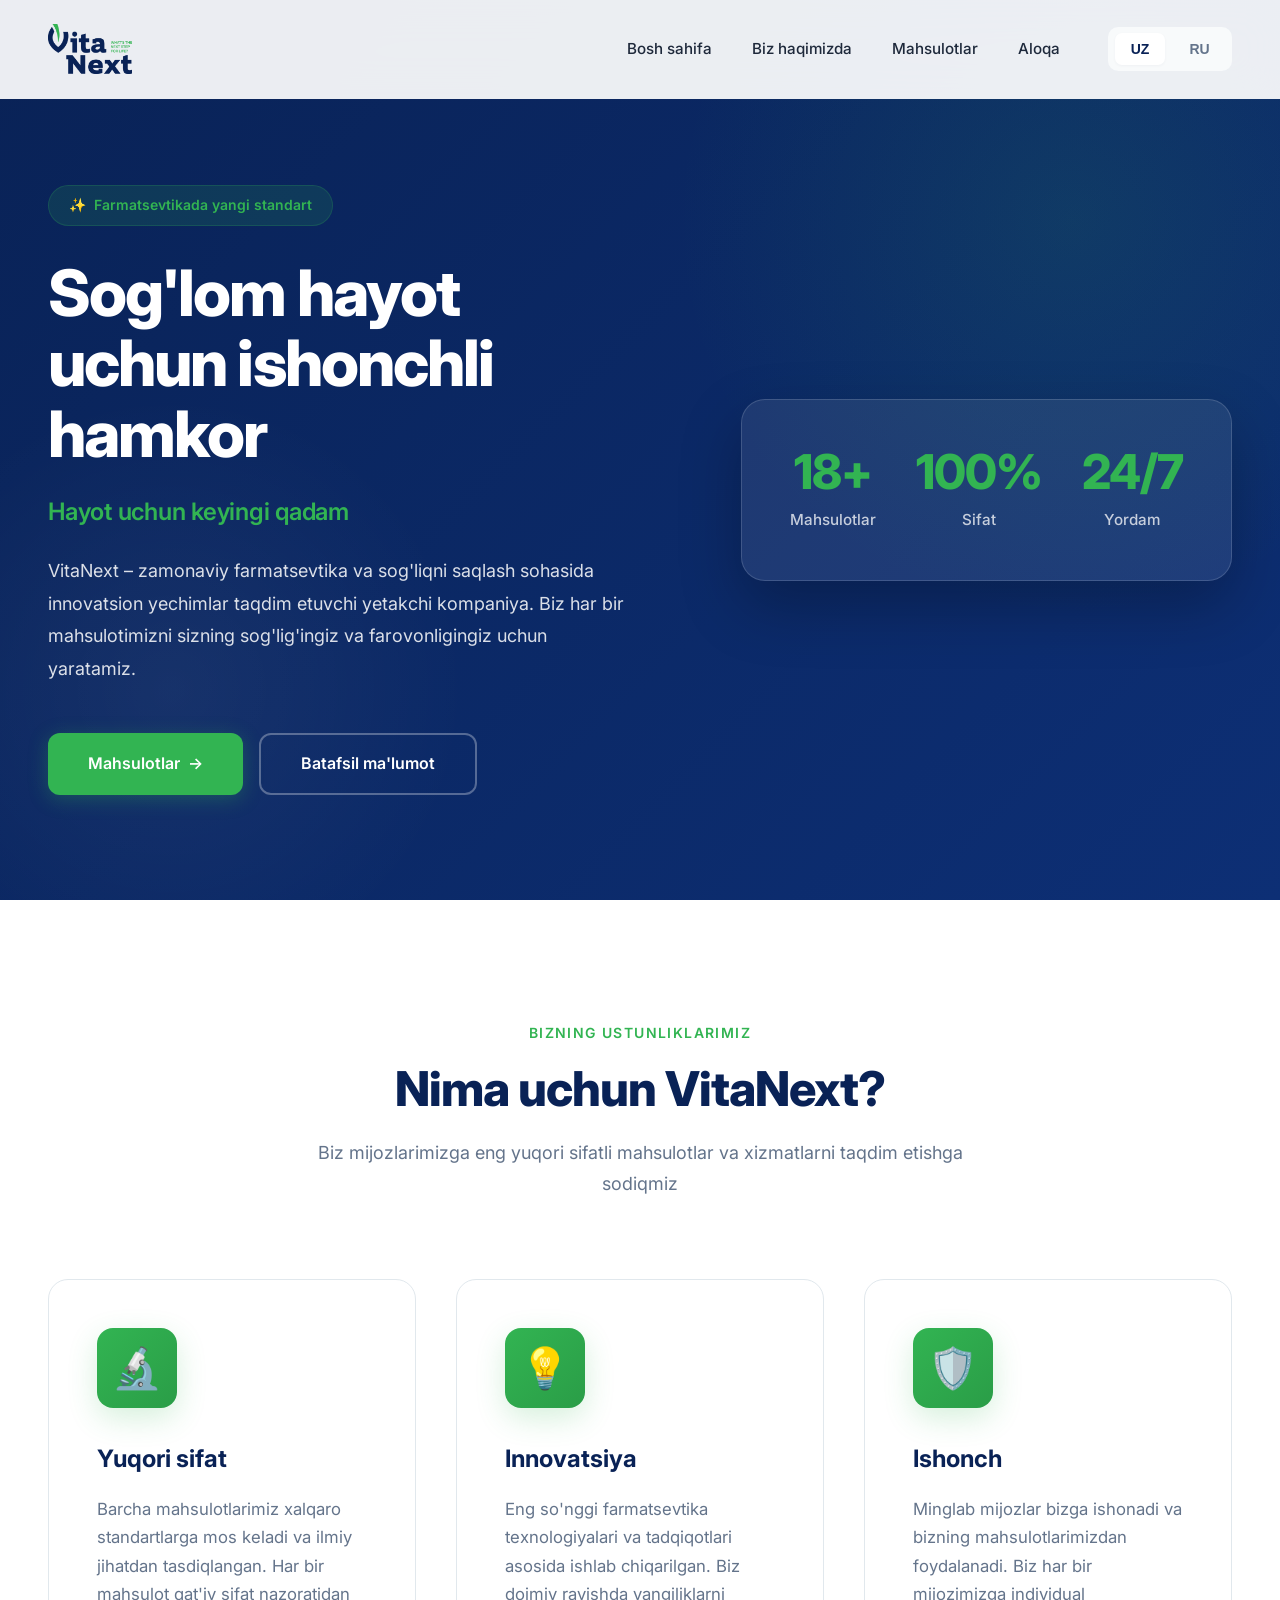
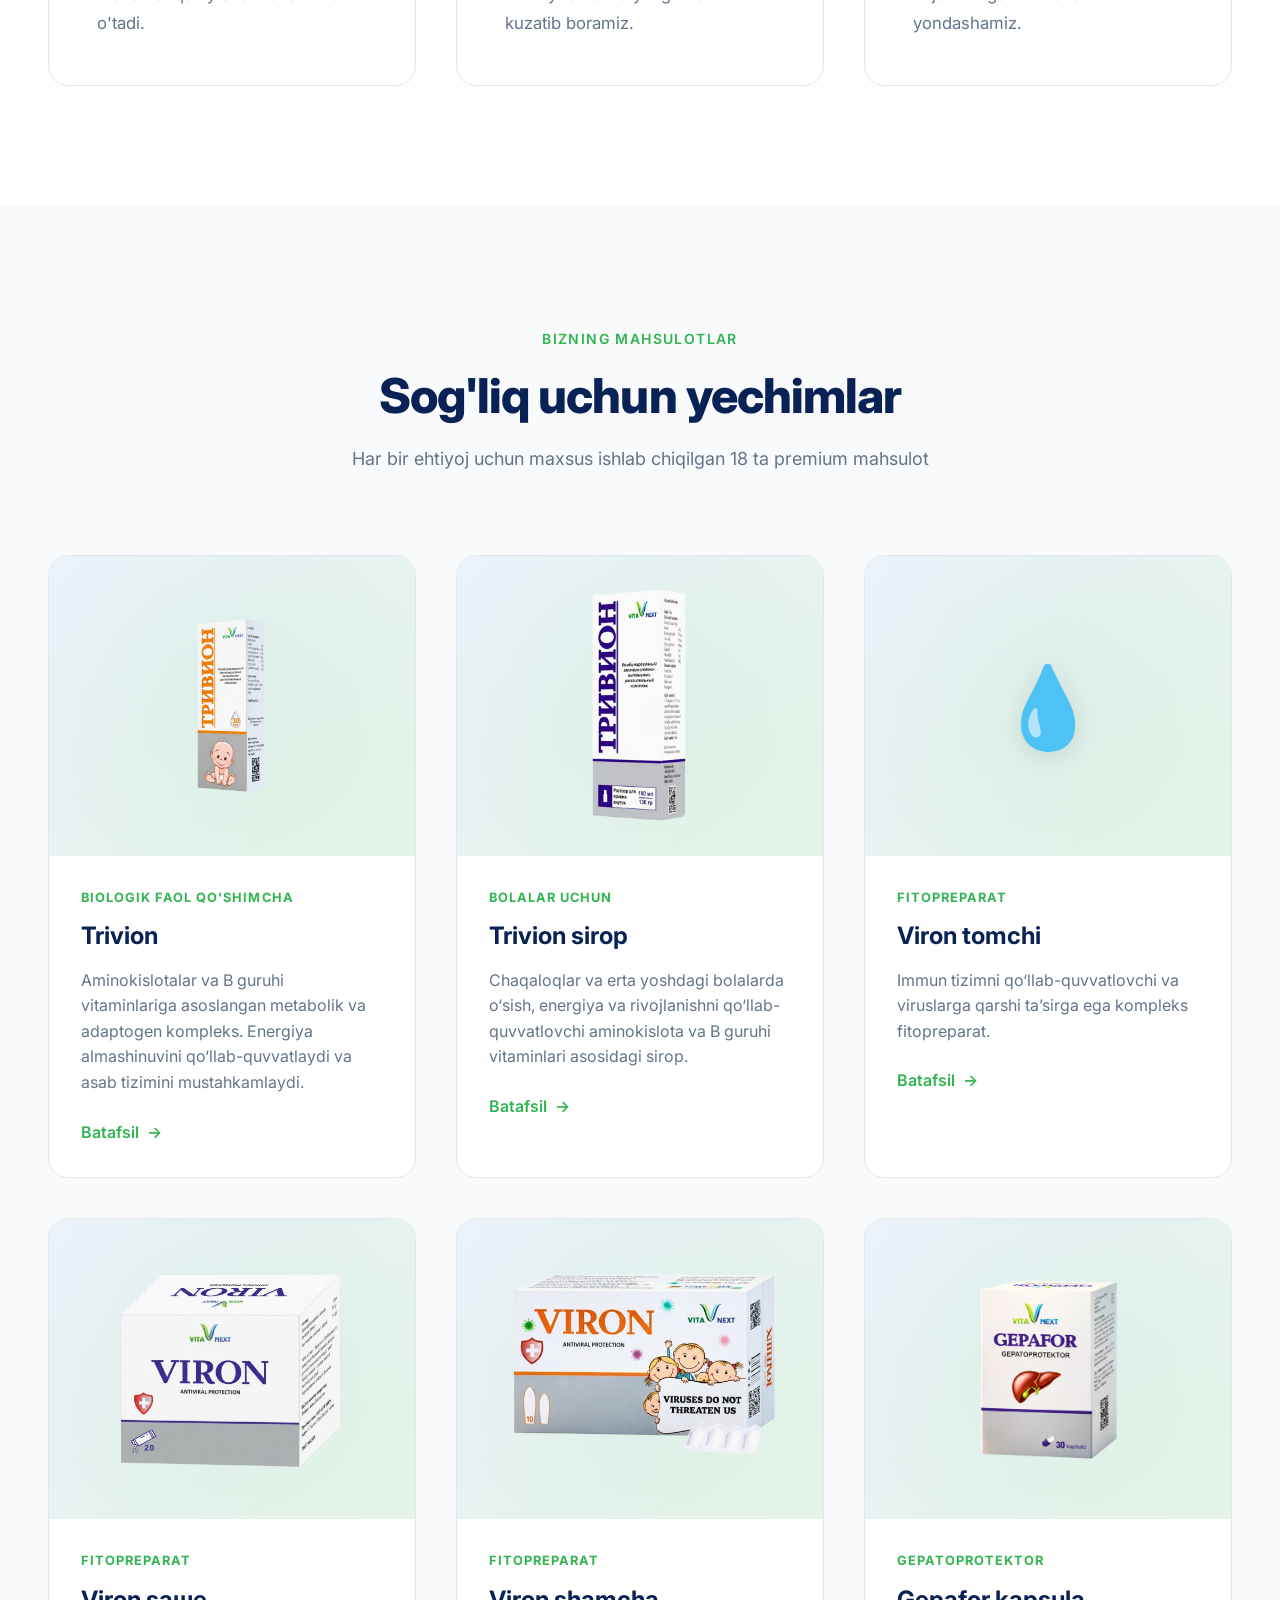
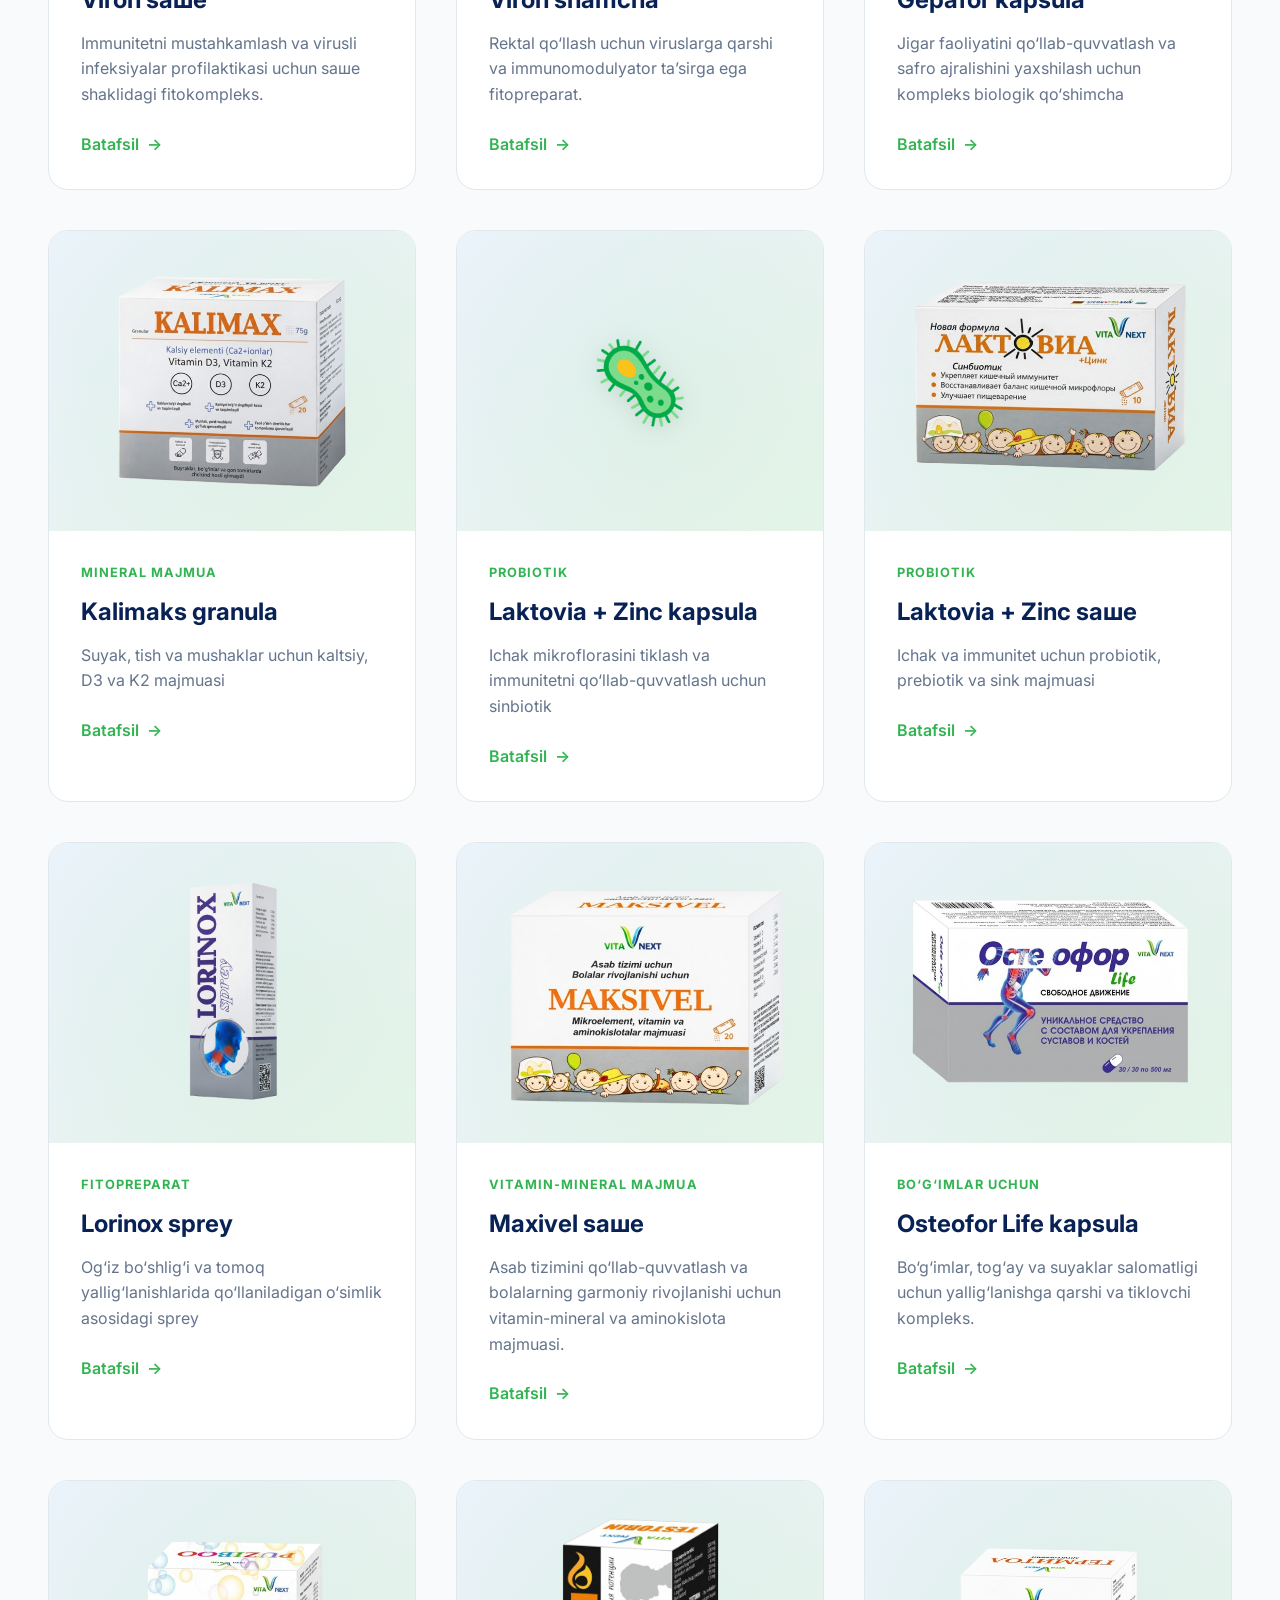
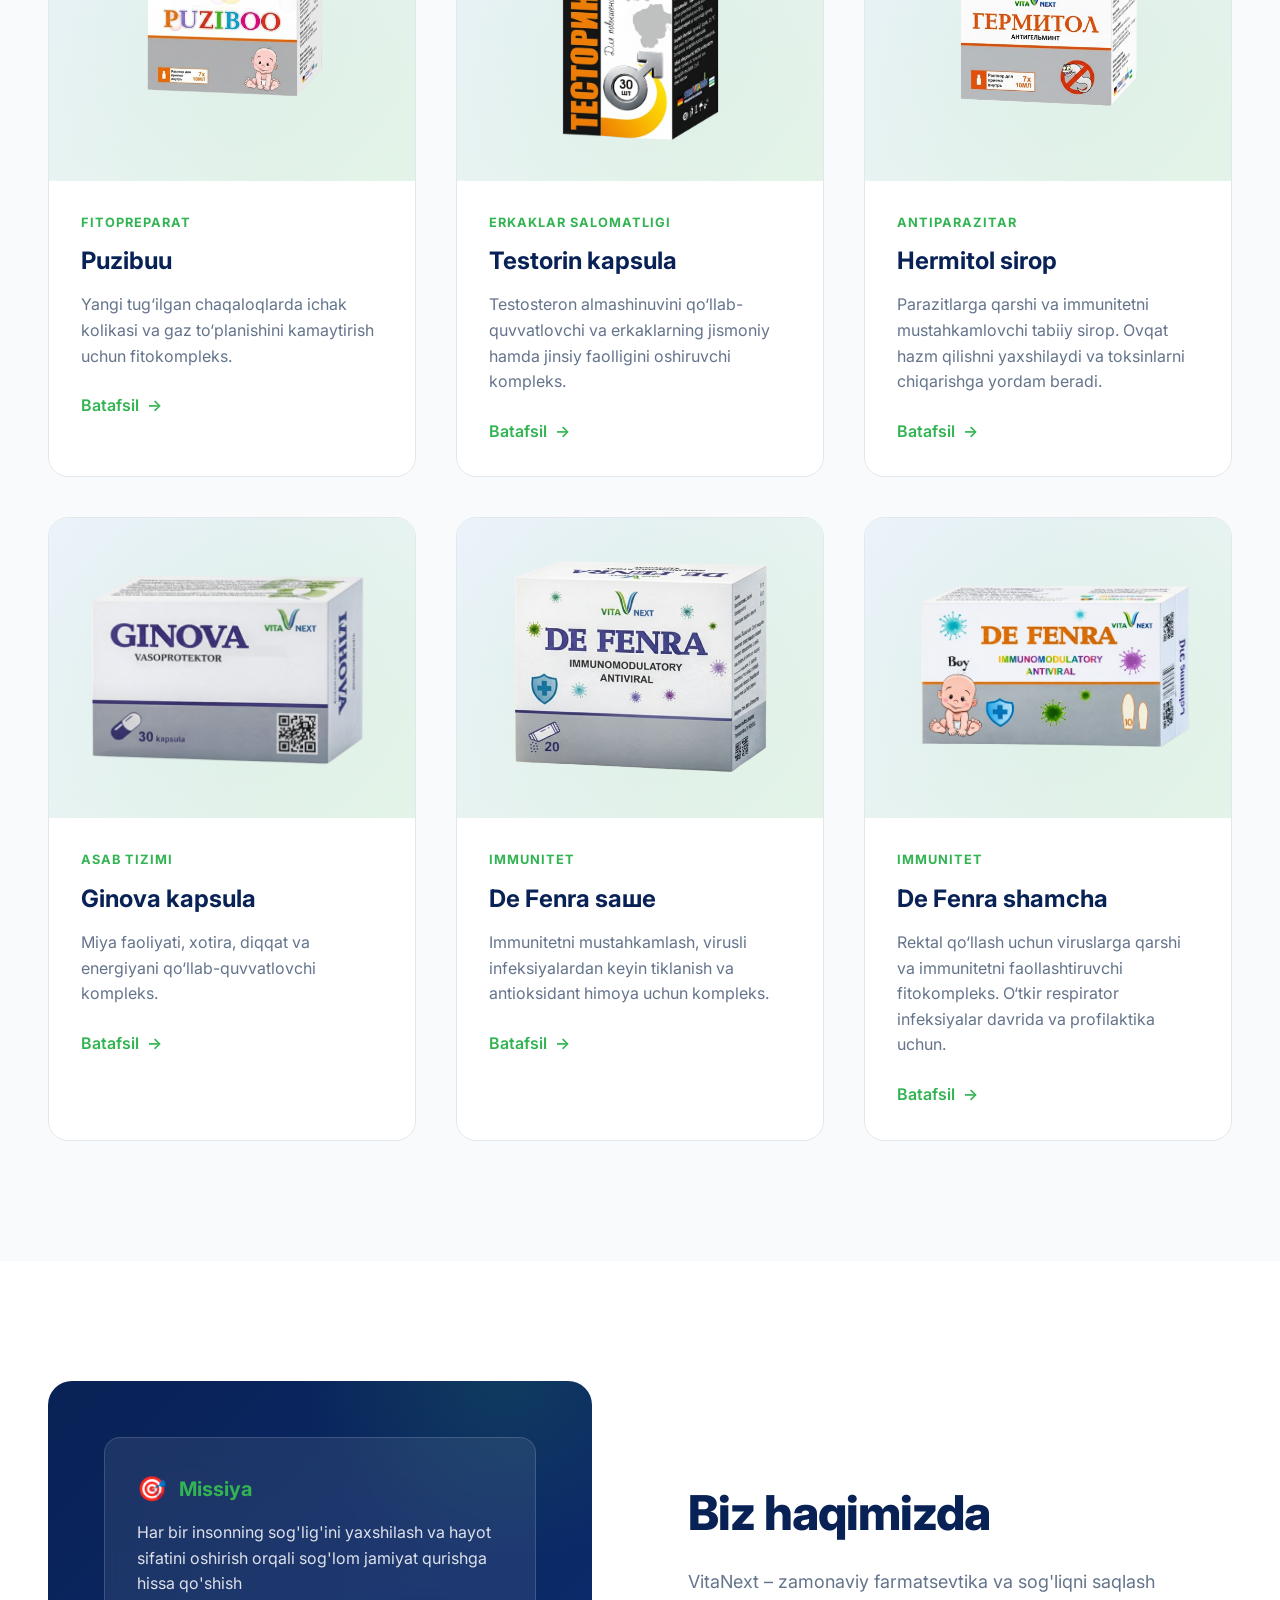
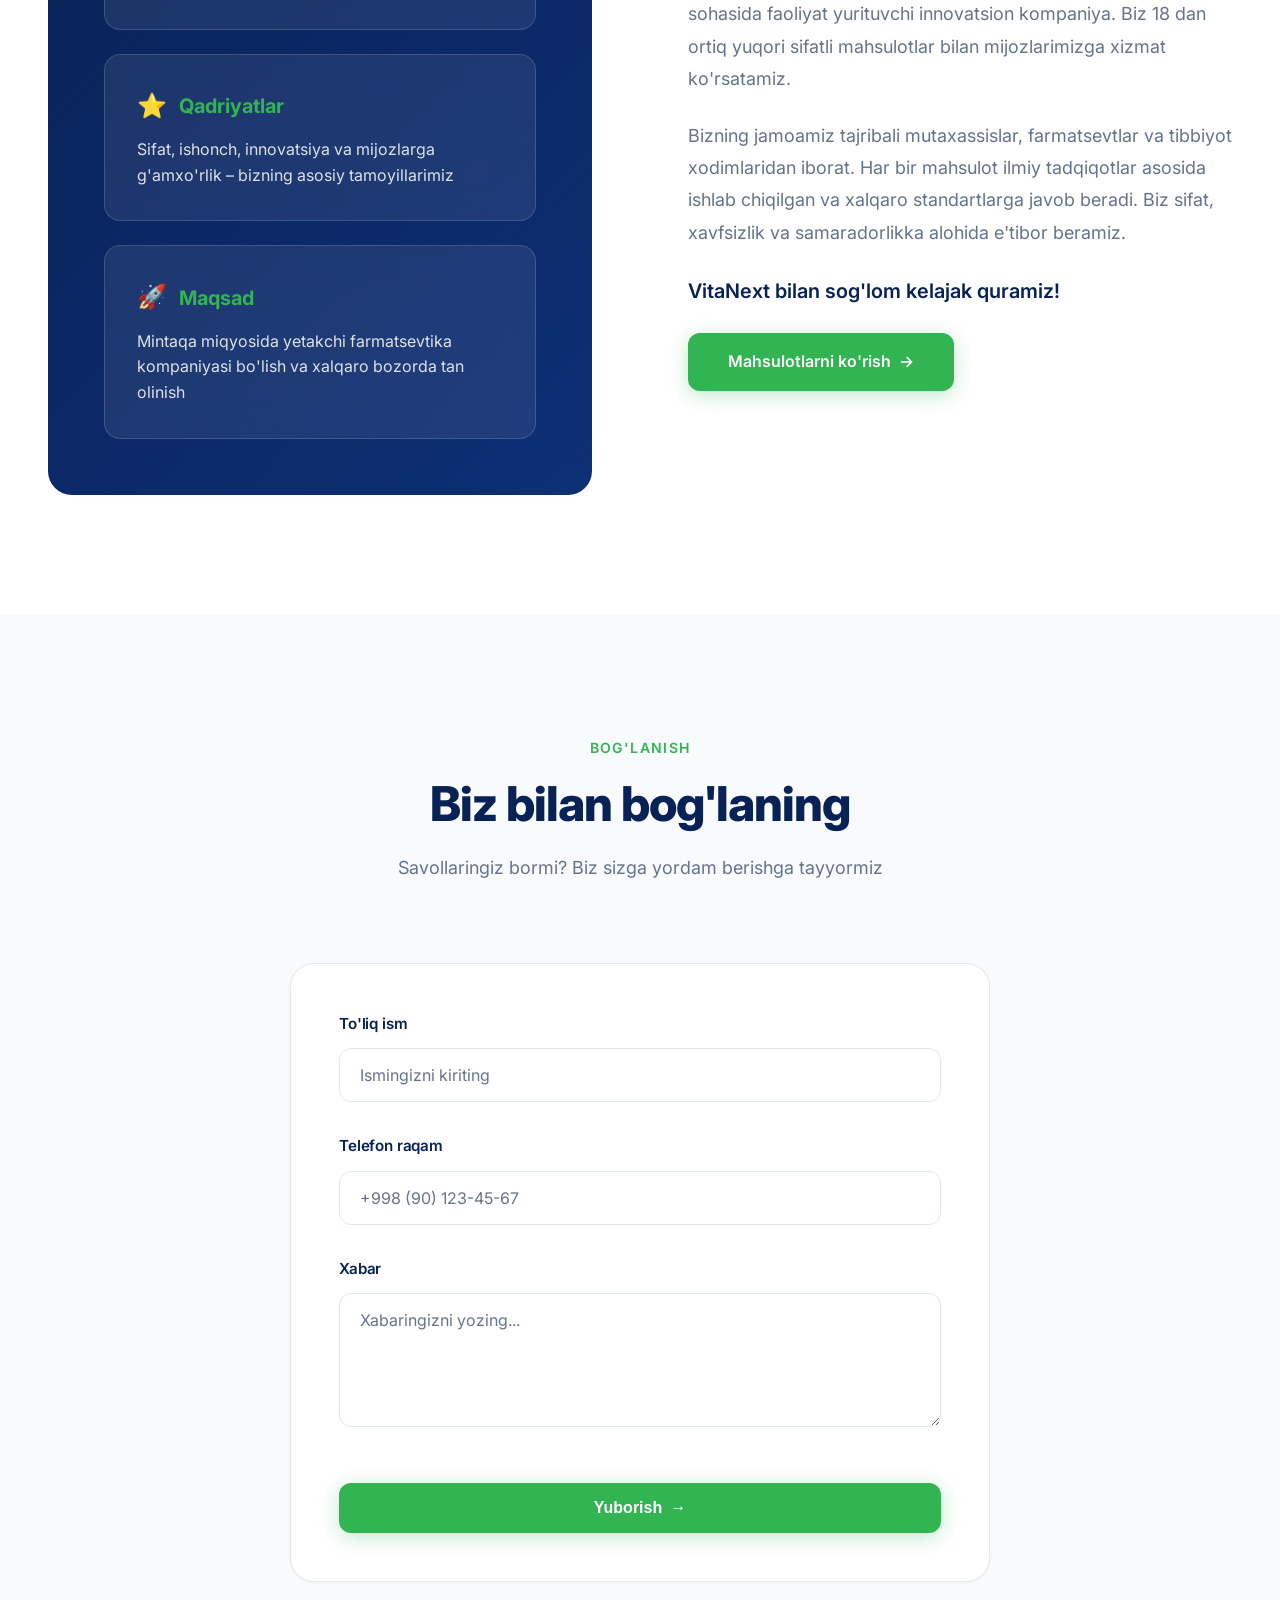
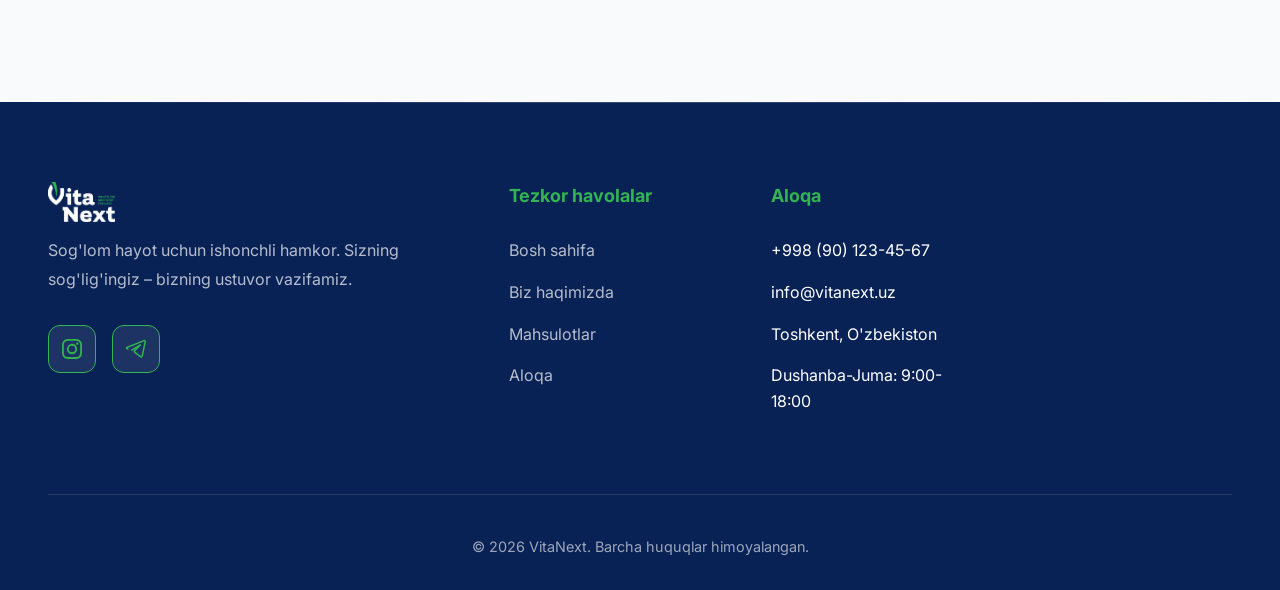
==== index.html @ d917dbb7 "first commit" ====
<!DOCTYPE html>
<html lang="uz">
<head>
    <meta charset="UTF-8">
    <meta name="viewport" content="width=device-width, initial-scale=1.0">
    <title>VitaNext - Hayot uchun keyingi qadam</title>
    <link rel="preconnect" href="https://fonts.googleapis.com">
    <link rel="preconnect" href="https://fonts.gstatic.com" crossorigin>
    <link href="https://fonts.googleapis.com/css2?family=Inter:wght@300;400;500;600;700;800&display=swap" rel="stylesheet">
    <link rel="stylesheet" href="styles.css">
</head>
<body>
    <!-- Navigation -->
    <nav class="navbar" id="navbar">
        <div class="nav-container">
            <div class="logo">
                <img src="assets/images/logo.png" alt="VitaNext Logo" class="logo-img">
            </div>
            <div class="nav-menu" id="navMenu">
                <ul class="nav-links">
                    <li><a href="#home" data-uz="Bosh sahifa" data-ru="Главная">Bosh sahifa</a></li>
                    <li><a href="#about" data-uz="Biz haqimizda" data-ru="О нас">Biz haqimizda</a></li>
                    <li><a href="#products" data-uz="Mahsulotlar" data-ru="Продукты">Mahsulotlar</a></li>
                    <li><a href="#contact-form" data-uz="Aloqa" data-ru="Контакты">Aloqa</a></li>
                </ul>
                <div class="lang-switcher">
                    <button class="lang-btn active" data-lang="uz">UZ</button>
                    <button class="lang-btn" data-lang="ru">RU</button>
                </div>
            </div>
            <div class="mobile-toggle" id="mobileToggle">
                <span></span>
                <span></span>
                <span></span>
            </div>
        </div>
    </nav>

    <!-- Hero Section -->
    <section class="hero" id="home">
        <div class="hero-container">
            <div class="hero-content">
                <div class="hero-badge">
                    <span>✨</span>
                    <span data-uz="Farmatsevtikada yangi standart" data-ru="Новый стандарт в фармацевтике">Farmatsevtikada yangi standart</span>
                </div>
                <h1 class="hero-title" data-uz="Sog'lom hayot uchun ishonchli hamkor" data-ru="Надежный партнер для здоровой жизни">Sog'lom hayot uchun ishonchli hamkor</h1>
                <p class="hero-slogan" data-uz="Hayot uchun keyingi qadam" data-ru="Следующий шаг для жизни">Hayot uchun keyingi qadam</p>
                <p class="hero-description" data-uz="VitaNext – zamonaviy farmatsevtika va sog'liqni saqlash sohasida innovatsion yechimlar taqdim etuvchi yetakchi kompaniya. Biz har bir mahsulotimizni sizning sog'lig'ingiz va farovonligingiz uchun yaratamiz." data-ru="VitaNext – ведущая компания, предлагающая инновационные решения в области современной фармацевтики и здравоохранения. Мы создаем каждый продукт для вашего здоровья и благополучия.">VitaNext – zamonaviy farmatsevtika va sog'liqni saqlash sohasida innovatsion yechimlar taqdim etuvchi yetakchi kompaniya. Biz har bir mahsulotimizni sizning sog'lig'ingiz va farovonligingiz uchun yaratamiz.</p>
                <div class="hero-cta">
                    <a href="#products" class="btn btn-primary">
                        <span data-uz="Mahsulotlar" data-ru="Продукты">Mahsulotlar</span>
                        <span>→</span>
                    </a>
                    <a href="#about" class="btn btn-secondary">
                        <span data-uz="Batafsil ma'lumot" data-ru="Подробнее">Batafsil ma'lumot</span>
                    </a>
                </div>
            </div>
            <div class="hero-visual">
                <div class="stats-card">
                    <div class="stats-grid">
                        <div class="stat-item">
                            <div class="stat-number">18+</div>
                            <div class="stat-label" data-uz="Mahsulotlar" data-ru="Продукты">Mahsulotlar</div>
                        </div>
                        <div class="stat-item">
                            <div class="stat-number">100%</div>
                            <div class="stat-label" data-uz="Sifat" data-ru="Качество">Sifat</div>
                        </div>
                        <div class="stat-item">
                            <div class="stat-number">24/7</div>
                            <div class="stat-label" data-uz="Yordam" data-ru="Поддержка">Yordam</div>
                        </div>
                    </div>
                </div>
            </div>
        </div>
    </section>

    <!-- Advantages Section -->
    <section class="section section-light">
        <div class="container">
            <div class="section-header fade-in">
                <div class="section-label" data-uz="Bizning ustunliklarimiz" data-ru="Наши преимущества">Bizning ustunliklarimiz</div>
                <h2 class="section-title" data-uz="Nima uchun VitaNext?" data-ru="Почему VitaNext?">Nima uchun VitaNext?</h2>
                <p class="section-description" data-uz="Biz mijozlarimizga eng yuqori sifatli mahsulotlar va xizmatlarni taqdim etishga sodiqmiz" data-ru="Мы стремимся предоставить нашим клиентам продукты и услуги высочайшего качества">Biz mijozlarimizga eng yuqori sifatli mahsulotlar va xizmatlarni taqdim etishga sodiqmiz</p>
            </div>
            <div class="advantages-grid">
                <div class="advantage-card fade-in">
                    <div class="advantage-icon">🔬</div>
                    <h3 class="advantage-title" data-uz="Yuqori sifat" data-ru="Высокое качество">Yuqori sifat</h3>
                    <p class="advantage-text" data-uz="Barcha mahsulotlarimiz xalqaro standartlarga mos keladi va ilmiy jihatdan tasdiqlangan. Har bir mahsulot qat'iy sifat nazoratidan o'tadi." data-ru="Все наши продукты соответствуют международным стандартам и научно подтверждены. Каждый продукт проходит строгий контроль качества.">Barcha mahsulotlarimiz xalqaro standartlarga mos keladi va ilmiy jihatdan tasdiqlangan. Har bir mahsulot qat'iy sifat nazoratidan o'tadi.</p>
                </div>
                <div class="advantage-card fade-in">
                    <div class="advantage-icon">💡</div>
                    <h3 class="advantage-title" data-uz="Innovatsiya" data-ru="Инновация">Innovatsiya</h3>
                    <p class="advantage-text" data-uz="Eng so'nggi farmatsevtika texnologiyalari va tadqiqotlari asosida ishlab chiqarilgan. Biz doimiy ravishda yangiliklarni kuzatib boramiz." data-ru="Разработано на основе новейших фармацевтических технологий и исследований. Мы постоянно следим за инновациями.">Eng so'nggi farmatsevtika texnologiyalari va tadqiqotlari asosida ishlab chiqarilgan. Biz doimiy ravishda yangiliklarni kuzatib boramiz.</p>
                </div>
                <div class="advantage-card fade-in">
                    <div class="advantage-icon">🛡️</div>
                    <h3 class="advantage-title" data-uz="Ishonch" data-ru="Доверие">Ishonch</h3>
                    <p class="advantage-text" data-uz="Minglab mijozlar bizga ishonadi va bizning mahsulotlarimizdan foydalanadi. Biz har bir mijozimizga individual yondashamiz." data-ru="Тысячи клиентов доверяют нам и используют наши продукты. Мы применяем индивидуальный подход к каждому клиенту.">Minglab mijozlar bizga ishonadi va bizning mahsulotlarimizdan foydalanadi. Biz har bir mijozimizga individual yondashamiz.</p>
                </div>
            </div>
        </div>
    </section>

    <!-- Products Section -->
    <section class="section section-gray" id="products">
        <div class="container">
            <div class="section-header fade-in">
                <div class="section-label" data-uz="Bizning mahsulotlar" data-ru="Наши продукты">Bizning mahsulotlar</div>
                <h2 class="section-title" data-uz="Sog'liq uchun yechimlar" data-ru="Решения для здоровья">Sog'liq uchun yechimlar</h2>
                <p class="section-description" data-uz="Har bir ehtiyoj uchun maxsus ishlab chiqilgan 18 ta premium mahsulot" data-ru="18 премиальных продуктов, специально разработанных для каждой потребности">Har bir ehtiyoj uchun maxsus ishlab chiqilgan 18 ta premium mahsulot</p>
            </div>
            <div class="products-grid" id="productsGrid"></div>
        </div>
    </section>

    <!-- About Section -->
    <section class="section section-light" id="about">
        <div class="container">
            <div class="about-container">
                <div class="about-visual fade-in">
                    <div class="values-card">
                        <div class="value-item">
                            <h4 class="value-title">
                                <span class="value-icon">🎯</span>
                                <span data-uz="Missiya" data-ru="Миссия">Missiya</span>
                            </h4>
                            <p class="value-text" data-uz="Har bir insonning sog'lig'ini yaxshilash va hayot sifatini oshirish orqali sog'lom jamiyat qurishga hissa qo'shish" data-ru="Содействовать созданию здорового общества путем улучшения здоровья каждого человека и повышения качества жизни">Har bir insonning sog'lig'ini yaxshilash va hayot sifatini oshirish orqali sog'lom jamiyat qurishga hissa qo'shish</p>
                        </div>
                        <div class="value-item">
                            <h4 class="value-title">
                                <span class="value-icon">⭐</span>
                                <span data-uz="Qadriyatlar" data-ru="Ценности">Qadriyatlar</span>
                            </h4>
                            <p class="value-text" data-uz="Sifat, ishonch, innovatsiya va mijozlarga g'amxo'rlik – bizning asosiy tamoyillarimiz" data-ru="Качество, доверие, инновации и забота о клиентах – наши основные принципы">Sifat, ishonch, innovatsiya va mijozlarga g'amxo'rlik – bizning asosiy tamoyillarimiz</p>
                        </div>
                        <div class="value-item">
                            <h4 class="value-title">
                                <span class="value-icon">🚀</span>
                                <span data-uz="Maqsad" data-ru="Цель">Maqsad</span>
                            </h4>
                            <p class="value-text" data-uz="Mintaqa miqyosida yetakchi farmatsevtika kompaniyasi bo'lish va xalqaro bozorda tan olinish" data-ru="Стать ведущей фармацевтической компанией в регионе и получить признание на международном рынке">Mintaqa miqyosida yetakchi farmatsevtika kompaniyasi bo'lish va xalqaro bozorda tan olinish</p>
                        </div>
                    </div>
                </div>
                <div class="about-content fade-in">
                    <h2 data-uz="Biz haqimizda" data-ru="О нас">Biz haqimizda</h2>
                    <p data-uz="VitaNext – zamonaviy farmatsevtika va sog'liqni saqlash sohasida faoliyat yurituvchi innovatsion kompaniya. Biz 18 dan ortiq yuqori sifatli mahsulotlar bilan mijozlarimizga xizmat ko'rsatamiz." data-ru="VitaNext – инновационная компания, работающая в области современной фармацевтики и здравоохранения. Мы обслуживаем наших клиентов более чем 18 высококачественными продуктами.">VitaNext – zamonaviy farmatsevtika va sog'liqni saqlash sohasida faoliyat yurituvchi innovatsion kompaniya. Biz 18 dan ortiq yuqori sifatli mahsulotlar bilan mijozlarimizga xizmat ko'rsatamiz.</p>
                    <p data-uz="Bizning jamoamiz tajribali mutaxassislar, farmatsevtlar va tibbiyot xodimlaridan iborat. Har bir mahsulot ilmiy tadqiqotlar asosida ishlab chiqilgan va xalqaro standartlarga javob beradi. Biz sifat, xavfsizlik va samaradorlikka alohida e'tibor beramiz." data-ru="Наша команда состоит из опытных специалистов, фармацевтов и медицинских работников. Каждый продукт разработан на основе научных исследований и соответствует международным стандартам. Мы уделяем особое внимание качеству, безопасности и эффективности.">Bizning jamoamiz tajribali mutaxassislar, farmatsevtlar va tibbiyot xodimlaridan iborat. Har bir mahsulot ilmiy tadqiqotlar asosida ishlab chiqilgan va xalqaro standartlarga javob beradi. Biz sifat, xavfsizlik va samaradorlikka alohida e'tibor beramiz.</p>
                    <p data-uz="VitaNext bilan sog'lom kelajak quramiz!" data-ru="Создаем здоровое будущее с VitaNext!">VitaNext bilan sog'lom kelajak quramiz!</p>
                    <a href="#products" class="btn btn-primary">
                        <span data-uz="Mahsulotlarni ko'rish" data-ru="Посмотреть продукты">Mahsulotlarni ko'rish</span>
                        <span>→</span>
                    </a>
                </div>
            </div>
        </div>
    </section>

    <!-- Contact Form Section -->
    <section class="section section-gray" id="contact-form">
        <div class="container">
            <div class="section-header fade-in">
                <div class="section-label" data-uz="Bog'lanish" data-ru="Связаться">Bog'lanish</div>
                <h2 class="section-title" data-uz="Biz bilan bog'laning" data-ru="Свяжитесь с нами">Biz bilan bog'laning</h2>
                <p class="section-description" data-uz="Savollaringiz bormi? Biz sizga yordam berishga tayyormiz" data-ru="Есть вопросы? Мы готовы вам помочь">Savollaringiz bormi? Biz sizga yordam berishga tayyormiz</p>
            </div>
            <div class="contact-form-container fade-in">
                <form class="contact-form" id="contactForm">
                    <div class="form-group">
                        <label for="fullName" data-uz="To'liq ism" data-ru="Полное имя">To'liq ism</label>
                        <input 
                            type="text" 
                            id="fullName" 
                            name="fullName" 
                            required
                            data-uz-placeholder="Ismingizni kiriting"
                            data-ru-placeholder="Введите ваше имя"
                            placeholder="Ismingizni kiriting"
                        >
                    </div>
                    <div class="form-group">
                        <label for="phone" data-uz="Telefon raqam" data-ru="Номер телефона">Telefon raqam</label>
                        <input 
                            type="tel" 
                            id="phone" 
                            name="phone" 
                            required
                            data-uz-placeholder="+998 (90) 123-45-67"
                            data-ru-placeholder="+998 (90) 123-45-67"
                            placeholder="+998 (90) 123-45-67"
                            inputmode="numeric"
                        >
                    </div>
                    <div class="form-group">
                        <label for="message" data-uz="Xabar" data-ru="Сообщение">Xabar</label>
                        <textarea 
                            id="message" 
                            name="message" 
                            rows="5"
                            data-uz-placeholder="Xabaringizni yozing..."
                            data-ru-placeholder="Напишите ваше сообщение..."
                            placeholder="Xabaringizni yozing..."
                        ></textarea>
                    </div>
                    <button type="submit" class="btn btn-primary btn-submit">
                        <span data-uz="Yuborish" data-ru="Отправить">Yuborish</span>
                        <span>→</span>
                    </button>
                </form>
            </div>
        </div>
    </section>

    <!-- Footer -->
    <footer class="footer" id="contact">
        <div class="footer-grid">
            <div class="footer-brand">
                <h1><img src="assets/images/logoWhite.png" alt="VitaNext Logo" class="logo-img-footer"></h1>
                <p data-uz="Sog'lom hayot uchun ishonchli hamkor. Sizning sog'lig'ingiz – bizning ustuvor vazifamiz." data-ru="Надежный партнер для здоровой жизни. Ваше здоровье – наш приоритет.">Sog'lom hayot uchun ishonchli hamkor. Sizning sog'lig'ingiz – bizning ustuvor vazifamiz.</p>
                <div class="social-links">
                    <a href="#" class="social-link" aria-label="Instagram">
                        <svg xmlns="http://www.w3.org/2000/svg" viewBox="0 0 24 24" width="24" height="24" class="social-icon">
                            <path d="M17.34,5.46h0a1.2,1.2,0,1,0,1.2,1.2A1.2,1.2,0,0,0,17.34,5.46Zm4.6,2.42a7.59,7.59,0,0,0-.46-2.43,4.94,4.94,0,0,0-1.16-1.77,4.7,4.7,0,0,0-1.77-1.15,7.3,7.3,0,0,0-2.43-.47C15.06,2,14.72,2,12,2s-3.06,0-4.12.06a7.3,7.3,0,0,0-2.43.47A4.78,4.78,0,0,0,3.68,3.68,4.7,4.7,0,0,0,2.53,5.45a7.3,7.3,0,0,0-.47,2.43C2,8.94,2,9.28,2,12s0,3.06.06,4.12a7.3,7.3,0,0,0,.47,2.43,4.7,4.7,0,0,0,1.15,1.77,4.78,4.78,0,0,0,1.77,1.15,7.3,7.3,0,0,0,2.43.47C8.94,22,9.28,22,12,22s3.06,0,4.12-.06a7.3,7.3,0,0,0,2.43-.47,4.7,4.7,0,0,0,1.77-1.15,4.85,4.85,0,0,0,1.16-1.77,7.59,7.59,0,0,0,.46-2.43c0-1.06.06-1.4.06-4.12S22,8.94,21.94,7.88ZM20.14,16a5.61,5.61,0,0,1-.34,1.86,3.06,3.06,0,0,1-.75,1.15,3.19,3.19,0,0,1-1.15.75,5.61,5.61,0,0,1-1.86.34c-1,.05-1.37.06-4,.06s-3,0-4-.06A5.73,5.73,0,0,1,6.1,19.8,3.27,3.27,0,0,1,5,19.05a3,3,0,0,1-.74-1.15A5.54,5.54,0,0,1,3.86,16c0-1-.06-1.37-.06-4s0-3,.06-4A5.54,5.54,0,0,1,4.21,6.1,3,3,0,0,1,5,5,3.14,3.14,0,0,1,6.1,4.2,5.73,5.73,0,0,1,8,3.86c1,0,1.37-.06,4-.06s3,0,4,.06a5.61,5.61,0,0,1,1.86.34A3.06,3.06,0,0,1,19.05,5,3.06,3.06,0,0,1,19.8,6.1,5.61,5.61,0,0,1,20.14,8c.05,1,.06,1.37.06,4S20.19,15,20.14,16ZM12,6.87A5.13,5.13,0,1,0,17.14,12,5.12,5.12,0,0,0,12,6.87Zm0,8.46A3.33,3.33,0,1,1,15.33,12,3.33,3.33,0,0,1,12,15.33Z" fill="currentColor"/>
                        </svg>
                    </a>
                    <a href="#" class="social-link" aria-label="Telegram">
                        <svg xmlns="http://www.w3.org/2000/svg" viewBox="0 0 32 32" width="24" height="24" class="social-icon">
                            <path d="M28.59 4.29a2.23 2.23 0 0 0-2.27-.36L3.41 13.1a1.83 1.83 0 0 0 0 3.38l1.48.61a1 1 0 0 0 1.31-.53 1 1 0 0 0-.54-1.31l-1.1-.45 22.51-9a.22.22 0 0 1 .23 0 .24.24 0 0 1 .08.23l-4.11 19.18a.4.4 0 0 1-.26.3.39.39 0 0 1-.39-.06l-8-6.24 7.83-7.91a1 1 0 0 0-1.22-1.56l-11.48 6.8a1 1 0 1 0 1 1.72l4.83-2.85-2.35 2.39a2 2 0 0 0 .2 3.08l8 6.15a2.4 2.4 0 0 0 1.47.5 2.47 2.47 0 0 0 .83-.15 2.37 2.37 0 0 0 1.52-1.75l4.08-19.16a2.23 2.23 0 0 0-.74-2.18Z" fill="currentColor"/>
                        </svg>
                    </a>
                </div>
            </div>
            <div class="footer-section">
                <h4 data-uz="Tezkor havolalar" data-ru="Быстрые ссылки">Tezkor havolalar</h4>
                <ul class="footer-links">
                    <li><a href="#home" data-uz="Bosh sahifa" data-ru="Главная">Bosh sahifa</a></li>
                    <li><a href="#about" data-uz="Biz haqimizda" data-ru="О нас">Biz haqimizda</a></li>
                    <li><a href="#products" data-uz="Mahsulotlar" data-ru="Продукты">Mahsulotlar</a></li>
                    <li><a href="#contact-form" data-uz="Aloqa" data-ru="Контакты">Aloqa</a></li>
                </ul>
            </div>
            <!-- <div class="footer-section">
                <h4 data-uz="Mahsulotlar" data-ru="Продукты">Mahsulotlar</h4>
                <ul class="footer-links">
                    <li><a href="#" data-uz="Vitaminlar" data-ru="Витамины">Vitaminlar</a></li>
                    <li><a href="#" data-uz="Minerallar" data-ru="Минералы">Minerallar</a></li>
                    <li><a href="#" data-uz="Qo'shimchalar" data-ru="Добавки">Qo'shimchalar</a></li>
                    <li><a href="#" data-uz="Komplekslar" data-ru="Комплексы">Komplekslar</a></li>
                </ul>
            </div> -->
            <div class="footer-section">
                <h4 data-uz="Aloqa" data-ru="Контакты">Aloqa</h4>
                <ul class="footer-links">
                    <li>+998 (90) 123-45-67</li>
                    <li>info@vitanext.uz</li>
                    <li data-uz="Toshkent, O'zbekiston" data-ru="Ташкент, Узбекистан">Toshkent, O'zbekiston</li>
                    <li data-uz="Dushanba-Juma: 9:00-18:00" data-ru="Пн-Пт: 9:00-18:00">Dushanba-Juma: 9:00-18:00</li>
                </ul>
            </div>
        </div>
        <div class="footer-bottom">
            <p>&copy; 2026 VitaNext. <span data-uz="Barcha huquqlar himoyalangan." data-ru="Все права защищены.">Barcha huquqlar himoyalangan.</span></p>
        </div>
    </footer>

    <!-- Product Modal -->
    <div class="modal" id="productModal">
        <div class="modal-content">
            <button class="modal-close" onclick="closeModal()" aria-label="Close">×</button>
            <div class="modal-header">
                <div class="modal-category" id="modalCategory"></div>
                <h2 class="modal-title" id="modalTitle"></h2>
            </div>
            <div class="detail-grid" id="modalBody"></div>
        </div>
    </div>

    <script src="products.js"></script>
    <script src="script.js"></script>
</body>
</html>
---- styles.css ----
/* ===========================
   CSS Variables and Reset
   =========================== */

* {
    margin: 0;
    padding: 0;
    box-sizing: border-box;
}

:root {
    --primary: #092256;
    --secondary: #32B452;
    --white: #FFFFFF;
    --black: #000000;
    --light-bg: #F8FAFB;
    --border: #E1E8ED;
    --text-gray: #64748B;
    --text-dark: #1E293B;
    --shadow-sm: 0 1px 3px rgba(9, 34, 86, 0.04);
    --shadow-md: 0 4px 16px rgba(9, 34, 86, 0.08);
    --shadow-lg: 0 20px 50px rgba(9, 34, 86, 0.12);
    --gradient-primary: linear-gradient(135deg, #092256 0%, #0d2f75 100%);
    --gradient-accent: linear-gradient(135deg, #32B452 0%, #2a9d47 100%);
}

body {
    font-family: 'Inter', -apple-system, BlinkMacSystemFont, 'Segoe UI', sans-serif;
    color: var(--text-dark);
    line-height: 1.6;
    overflow-x: hidden;
    background: var(--white);
    -webkit-font-smoothing: antialiased;
    -moz-osx-font-smoothing: grayscale;
}

::selection {
    background: var(--secondary);
    color: var(--white);
}

/* ===========================
   Navigation Styles
   =========================== */

.navbar {
    position: fixed;
    top: 0;
    left: 0;
    right: 0;
    z-index: 1000;
    background: rgba(255, 255, 255, 0.92);
    backdrop-filter: blur(20px);
    -webkit-backdrop-filter: blur(20px);
    border-bottom: 1px solid transparent;
    transition: all 0.4s cubic-bezier(0.4, 0, 0.2, 1);
}

.navbar.scrolled {
    background: rgba(255, 255, 255, 0.98);
    border-bottom-color: var(--border);
    box-shadow: var(--shadow-md);
}

.nav-container {
    max-width: 1400px;
    margin: 0 auto;
    padding: 1.5rem 3rem;
    display: flex;
    justify-content: space-between;
    align-items: center;
}

.logo {
    font-size: 1.75rem;
    font-weight: 800;
    letter-spacing: -0.02em;
    color: var(--primary);
    cursor: pointer;
    transition: opacity 0.3s ease;
    display: flex;
    align-items: center;
}

.logo-img {
    height: 50px;
    width: auto;
    transition: transform 0.3s ease;
}

.logo-img-footer {
    height: 40px;
    width: auto;
}

.logo:hover .logo-img {
    transform: scale(1.05);
}

.logo:hover {
    opacity: 0.8;
}

.logo-accent {
    color: var(--secondary);
}

.nav-menu {
    display: flex;
    align-items: center;
    gap: 3rem;
}

.nav-links {
    display: flex;
    gap: 2.5rem;
    align-items: center;
    list-style: none;
}

.nav-links a {
    text-decoration: none;
    color: var(--text-dark);
    font-weight: 500;
    font-size: 0.95rem;
    position: relative;
    transition: color 0.3s ease;
}

.nav-links a::after {
    content: '';
    position: absolute;
    bottom: -6px;
    left: 0;
    width: 0;
    height: 2px;
    background: var(--secondary);
    transition: width 0.3s cubic-bezier(0.4, 0, 0.2, 1);
}

.nav-links a:hover {
    color: var(--secondary);
}

.nav-links a:hover::after {
    width: 100%;
}

.lang-switcher {
    display: flex;
    gap: 0.5rem;
    background: var(--light-bg);
    padding: 0.4rem;
    border-radius: 10px;
}

.lang-btn {
    padding: 0.5rem 1rem;
    border: none;
    background: transparent;
    color: var(--text-gray);
    font-weight: 600;
    font-size: 0.875rem;
    cursor: pointer;
    border-radius: 7px;
    transition: all 0.3s ease;
}

.lang-btn.active {
    background: var(--white);
    color: var(--primary);
    box-shadow: var(--shadow-sm);
}

.mobile-toggle {
    display: none;
    flex-direction: column;
    gap: 5px;
    cursor: pointer;
    padding: 0.5rem;
}

.mobile-toggle span {
    width: 24px;
    height: 2px;
    background: var(--primary);
    transition: all 0.3s ease;
}

/* ===========================
   Hero Section
   =========================== */

.hero {
    position: relative;
    min-height: 100vh;
    display: flex;
    align-items: center;
    background: var(--gradient-primary);
    overflow: hidden;
    padding-top: 80px;
}

.hero::before {
    content: '';
    position: absolute;
    top: -20%;
    right: -15%;
    width: 800px;
    height: 800px;
    background: radial-gradient(circle, rgba(50, 180, 82, 0.12) 0%, transparent 70%);
    border-radius: 50%;
    animation: float 20s ease-in-out infinite;
}

.hero::after {
    content: '';
    position: absolute;
    bottom: -10%;
    left: -10%;
    width: 600px;
    height: 600px;
    background: radial-gradient(circle, rgba(255, 255, 255, 0.05) 0%, transparent 70%);
    border-radius: 50%;
    animation: float 15s ease-in-out infinite reverse;
}

@keyframes float {

    0%,
    100% {
        transform: translate(0, 0) scale(1);
    }

    50% {
        transform: translate(30px, -30px) scale(1.05);
    }
}

.hero-container {
    max-width: 1400px;
    margin: 0 auto;
    padding: 0 3rem;
    display: grid;
    grid-template-columns: 1.1fr 0.9fr;
    gap: 6rem;
    align-items: center;
    position: relative;
    z-index: 1;
}

.hero-content {
    animation: fadeInUp 1s ease-out;
}

@keyframes fadeInUp {
    from {
        opacity: 0;
        transform: translateY(40px);
    }

    to {
        opacity: 1;
        transform: translateY(0);
    }
}

.hero-badge {
    display: inline-flex;
    align-items: center;
    gap: 0.5rem;
    background: rgba(50, 180, 82, 0.15);
    color: var(--secondary);
    padding: 0.5rem 1.25rem;
    border-radius: 30px;
    font-size: 0.875rem;
    font-weight: 600;
    margin-bottom: 2rem;
    border: 1px solid rgba(50, 180, 82, 0.2);
}

.hero-title {
    font-size: 4rem;
    font-weight: 800;
    line-height: 1.1;
    color: var(--white);
    margin-bottom: 1.5rem;
    letter-spacing: -0.03em;
}

.hero-slogan {
    font-size: 1.5rem;
    color: var(--secondary);
    font-weight: 600;
    margin-bottom: 1.5rem;
    letter-spacing: -0.01em;
}

.hero-description {
    font-size: 1.125rem;
    line-height: 1.8;
    color: rgba(255, 255, 255, 0.85);
    margin-bottom: 3rem;
    max-width: 580px;
}

.hero-cta {
    display: flex;
    gap: 1rem;
    flex-wrap: wrap;
}

.btn {
    padding: 1rem 2.5rem;
    border: none;
    border-radius: 12px;
    font-weight: 600;
    font-size: 1rem;
    cursor: pointer;
    transition: all 0.4s cubic-bezier(0.4, 0, 0.2, 1);
    text-decoration: none;
    display: inline-flex;
    align-items: center;
    gap: 0.5rem;
    position: relative;
    overflow: hidden;
}

.btn-primary {
    background: var(--secondary);
    color: var(--white);
    box-shadow: 0 4px 20px rgba(50, 180, 82, 0.3);
}

.btn-primary::before {
    content: '';
    position: absolute;
    top: 0;
    left: -100%;
    width: 100%;
    height: 100%;
    background: linear-gradient(90deg, transparent, rgba(255, 255, 255, 0.2), transparent);
    transition: left 0.6s ease;
}

.btn-primary:hover::before {
    left: 100%;
}

.btn-primary:hover {
    background: #2a9d47;
    transform: translateY(-3px);
    box-shadow: 0 8px 30px rgba(50, 180, 82, 0.4);
}

.btn-secondary {
    background: transparent;
    color: var(--white);
    border: 2px solid rgba(255, 255, 255, 0.3);
}

.btn-secondary:hover {
    background: rgba(255, 255, 255, 0.1);
    border-color: var(--white);
    transform: translateY(-3px);
}

.hero-visual {
    position: relative;
    animation: fadeInUp 1s ease-out 0.2s both;
}

.stats-card {
    background: rgba(255, 255, 255, 0.08);
    backdrop-filter: blur(30px);
    -webkit-backdrop-filter: blur(30px);
    border: 1px solid rgba(255, 255, 255, 0.15);
    border-radius: 24px;
    padding: 3rem;
    box-shadow: 0 25px 60px rgba(0, 0, 0, 0.25);
}

.stats-grid {
    display: grid;
    grid-template-columns: repeat(3, 1fr);
    gap: 2.5rem;
}

.stat-item {
    text-align: center;
}

.stat-number {
    font-size: 3rem;
    font-weight: 800;
    color: var(--secondary);
    line-height: 1;
    margin-bottom: 0.75rem;
    letter-spacing: -0.02em;
}

.stat-label {
    color: rgba(255, 255, 255, 0.75);
    font-size: 0.95rem;
    font-weight: 500;
}

/* ===========================
   Section Styles
   =========================== */

.section {
    padding: 120px 3rem;
    position: relative;
}

.section-light {
    background: var(--white);
}

.section-gray {
    background: var(--light-bg);
}

.container {
    max-width: 1400px;
    margin: 0 auto;
}

.section-header {
    text-align: center;
    max-width: 700px;
    margin: 0 auto 5rem;
}

.section-label {
    display: inline-block;
    color: var(--secondary);
    font-weight: 600;
    font-size: 0.875rem;
    letter-spacing: 0.1em;
    text-transform: uppercase;
    margin-bottom: 1rem;
}

.section-title {
    font-size: 3rem;
    font-weight: 800;
    color: var(--primary);
    line-height: 1.2;
    margin-bottom: 1.25rem;
    letter-spacing: -0.02em;
}

.section-description {
    font-size: 1.125rem;
    color: var(--text-gray);
    line-height: 1.7;
}

/* ===========================
   Advantages Section
   =========================== */

.advantages-grid {
    display: grid;
    grid-template-columns: repeat(3, 1fr);
    gap: 2.5rem;
}

.advantage-card {
    background: var(--white);
    border: 1px solid var(--border);
    border-radius: 20px;
    padding: 3rem;
    transition: all 0.4s cubic-bezier(0.4, 0, 0.2, 1);
    position: relative;
    overflow: hidden;
}

.advantage-card::before {
    content: '';
    position: absolute;
    top: 0;
    left: 0;
    width: 100%;
    height: 4px;
    background: var(--gradient-accent);
    transform: scaleX(0);
    transform-origin: left;
    transition: transform 0.4s cubic-bezier(0.4, 0, 0.2, 1);
}

.advantage-card:hover::before {
    transform: scaleX(1);
}

.advantage-card:hover {
    border-color: var(--secondary);
    transform: translateY(-10px);
    box-shadow: var(--shadow-lg);
}

.advantage-icon {
    width: 80px;
    height: 80px;
    background: var(--gradient-accent);
    border-radius: 16px;
    display: flex;
    align-items: center;
    justify-content: center;
    font-size: 2.5rem;
    margin-bottom: 2rem;
    box-shadow: 0 10px 30px rgba(50, 180, 82, 0.2);
}

.advantage-title {
    font-size: 1.5rem;
    font-weight: 700;
    color: var(--primary);
    margin-bottom: 1rem;
}

.advantage-text {
    color: var(--text-gray);
    line-height: 1.7;
    font-size: 1.05rem;
}

/* ===========================
   Products Section
   =========================== */

.products-grid {
    display: grid;
    grid-template-columns: repeat(3, 1fr);
    gap: 2.5rem;
}

.product-card {
    background: var(--white);
    border: 1px solid var(--border);
    border-radius: 20px;
    overflow: hidden;
    transition: all 0.4s cubic-bezier(0.4, 0, 0.2, 1);
    cursor: pointer;
    position: relative;
}

.product-card::after {
    content: '';
    position: absolute;
    top: 0;
    left: 0;
    right: 0;
    bottom: 0;
    border: 2px solid var(--secondary);
    border-radius: 20px;
    opacity: 0;
    transition: opacity 0.4s ease;
}

.product-card:hover::after {
    opacity: 1;
}

.product-card:hover {
    transform: translateY(-12px);
    box-shadow: var(--shadow-lg);
}

.product-image {
    height: 300px;
    background: linear-gradient(135deg, #F0F4FF 0%, #E8F5EB 100%);
    display: flex;
    align-items: center;
    justify-content: center;
    position: relative;
    overflow: hidden;
}

.product-image::before {
    content: '';
    position: absolute;
    width: 200%;
    height: 200%;
    background: radial-gradient(circle, rgba(50, 180, 82, 0.08) 0%, transparent 70%);
    animation: pulse 4s ease-in-out infinite;
    z-index: 0;
}

@keyframes pulse {

    0%,
    100% {
        transform: scale(1);
        opacity: 0.5;
    }

    50% {
        transform: scale(1.1);
        opacity: 0.8;
    }
}

.product-emoji {
    font-size: 5rem;
    position: relative;
    z-index: 1;
    filter: drop-shadow(0 4px 12px rgba(0, 0, 0, 0.1));
}

.product-img {
    width: 100%;
    height: 100%;
    object-fit: contain;
    object-position: center;
    position: relative;
    z-index: 1;
    padding: 2rem;
}

.product-info {
    padding: 2rem;
}

.product-category {
    color: var(--secondary);
    font-size: 0.8rem;
    font-weight: 700;
    text-transform: uppercase;
    letter-spacing: 0.08em;
    margin-bottom: 0.75rem;
}

.product-name {
    font-size: 1.5rem;
    font-weight: 700;
    color: var(--primary);
    margin-bottom: 1rem;
    line-height: 1.3;
}

.product-description {
    color: var(--text-gray);
    line-height: 1.6;
    margin-bottom: 1.5rem;
}

.product-link {
    color: var(--secondary);
    font-weight: 600;
    text-decoration: none;
    display: inline-flex;
    align-items: center;
    gap: 0.5rem;
    transition: gap 0.3s ease;
}

.product-link:hover {
    gap: 1rem;
}

.product-arrow {
    transition: transform 0.3s ease;
}

.product-link:hover .product-arrow {
    transform: translateX(4px);
}

/* ===========================
   About Section
   =========================== */

.about-container {
    display: grid;
    grid-template-columns: 1fr 1fr;
    gap: 6rem;
    align-items: center;
}

.about-visual {
    position: relative;
}

.values-card {
    background: var(--gradient-primary);
    border-radius: 24px;
    padding: 3.5rem;
    position: relative;
    overflow: hidden;
}

.values-card::before {
    content: '';
    position: absolute;
    top: -30%;
    right: -20%;
    width: 400px;
    height: 400px;
    background: radial-gradient(circle, rgba(50, 180, 82, 0.15) 0%, transparent 70%);
    border-radius: 50%;
}

.value-item {
    background: rgba(255, 255, 255, 0.08);
    backdrop-filter: blur(20px);
    border: 1px solid rgba(255, 255, 255, 0.15);
    border-radius: 16px;
    padding: 2rem;
    margin-bottom: 1.5rem;
    transition: all 0.3s ease;
    position: relative;
    z-index: 1;
}

.value-item:hover {
    background: rgba(255, 255, 255, 0.12);
    transform: translateX(10px);
}

.value-item:last-child {
    margin-bottom: 0;
}

.value-title {
    font-size: 1.25rem;
    font-weight: 700;
    color: var(--secondary);
    margin-bottom: 0.75rem;
    display: flex;
    align-items: center;
    gap: 0.75rem;
}

.value-icon {
    font-size: 1.5rem;
}

.value-text {
    color: rgba(255, 255, 255, 0.85);
    line-height: 1.6;
}

.about-content h2 {
    font-size: 3rem;
    font-weight: 800;
    color: var(--primary);
    margin-bottom: 1.5rem;
    line-height: 1.2;
    letter-spacing: -0.02em;
}

.about-content p {
    font-size: 1.125rem;
    color: var(--text-gray);
    line-height: 1.8;
    margin-bottom: 1.5rem;
}

.about-content p:last-of-type {
    color: var(--primary);
    font-weight: 600;
    font-size: 1.25rem;
}

/* ===========================
   Footer
   =========================== */

.footer {
    background: var(--primary);
    color: var(--white);
    padding: 5rem 3rem 2rem;
    position: relative;
    overflow: hidden;
}

.footer::before {
    content: '';
    position: absolute;
    top: 0;
    left: 0;
    right: 0;
    height: 1px;
    background: linear-gradient(90deg, transparent, rgba(255, 255, 255, 0.2), transparent);
}

.footer-grid {
    max-width: 1400px;
    margin: 0 auto;
    display: grid;
    grid-template-columns: 2fr 1fr 1fr 1fr;
    gap: 4rem;
    margin-bottom: 4rem;
}

.footer-brand h3 {
    font-size: 2rem;
    font-weight: 800;
    margin-bottom: 1.25rem;
    letter-spacing: -0.02em;
}

.footer-brand p {
    color: rgba(255, 255, 255, 0.7);
    line-height: 1.8;
    margin-bottom: 2rem;
    max-width: 400px;
}

.social-links {
    display: flex;
    gap: 1rem;
}

.social-link {
    width: 48px;
    height: 48px;
    background: rgba(255, 255, 255, 0.08);
    border: 1px solid var(--secondary);
    border-radius: 12px;
    display: flex;
    align-items: center;
    justify-content: center;
    text-decoration: none;
    transition: all 0.3s ease;
}

.social-icon {
    width: 24px;
    height: 24px;
    color: var(--secondary);
    transition: color 0.3s ease;
}

.social-link:hover .social-icon {
    color: var(--white);
}

.social-link:hover {
    background: var(--secondary);
    border-color: var(--secondary);
    transform: translateY(-4px);
}

.footer-section h4 {
    font-size: 1.125rem;
    font-weight: 700;
    margin-bottom: 1.75rem;
    color: var(--secondary);
}

.footer-links {
    list-style: none;
}

.footer-links li {
    margin-bottom: 1rem;
}

.footer-links a {
    color: rgba(255, 255, 255, 0.7);
    text-decoration: none;
    transition: all 0.3s ease;
    display: inline-block;
}

.footer-links a:hover {
    color: var(--white);
    transform: translateX(5px);
}

.footer-bottom {
    max-width: 1400px;
    margin: 0 auto;
    padding-top: 2.5rem;
    border-top: 1px solid rgba(255, 255, 255, 0.1);
    text-align: center;
    color: rgba(255, 255, 255, 0.6);
    font-size: 0.9rem;
}

/* ===========================
   Modal Styles
   =========================== */

.modal {
    display: none;
    position: fixed;
    top: 0;
    left: 0;
    right: 0;
    bottom: 0;
    background: rgba(9, 34, 86, 0.85);
    backdrop-filter: blur(10px);
    z-index: 2000;
    padding: 2rem;
    overflow-y: auto;
    animation: fadeIn 0.3s ease;
}

.modal.active {
    display: flex;
    align-items: center;
    justify-content: center;
}

.modal-content {
    background: var(--white);
    max-width: 900px;
    width: 100%;
    margin-top: 20.5rem;
    border-radius: 24px;
    padding: 3.5rem;
    position: relative;
    animation: slideUp 0.4s cubic-bezier(0.4, 0, 0.2, 1);
    box-shadow: 0 30px 80px rgba(0, 0, 0, 0.3);
}

@keyframes fadeIn {
    from {
        opacity: 0;
    }

    to {
        opacity: 1;
    }
}

@keyframes slideUp {
    from {
        opacity: 0;
        transform: translateY(50px);
    }

    to {
        opacity: 1;
        transform: translateY(0);
    }
}

.modal-close {
    position: absolute;
    top: 2rem;
    right: 2rem;
    width: 48px;
    height: 48px;
    background: var(--light-bg);
    border: none;
    border-radius: 12px;
    font-size: 1.5rem;
    color: var(--text-dark);
    cursor: pointer;
    transition: all 0.3s ease;
    display: flex;
    align-items: center;
    justify-content: center;
}

.modal-close:hover {
    background: var(--primary);
    color: var(--white);
    transform: rotate(90deg);
}

.modal-header {
    margin-bottom: 2.5rem;
    margin-top: 2.5rem;
}

.modal-category {
    color: var(--secondary);
    font-weight: 700;
    font-size: 0.875rem;
    text-transform: uppercase;
    letter-spacing: 0.1em;
    margin-bottom: 1rem;
}

.modal-title {
    font-size: 2.5rem;
    font-weight: 800;
    color: var(--primary);
    line-height: 1.2;
}

.detail-grid {
    display: grid;
    gap: 2rem;
}

.detail-section {
    background: var(--light-bg);
    border: 1px solid var(--border);
    border-radius: 16px;
    padding: 2rem;
    transition: all 0.3s ease;
}

.detail-section:hover {
    border-color: var(--secondary);
    box-shadow: var(--shadow-sm);
}

.detail-section h3 {
    font-size: 1.25rem;
    font-weight: 700;
    color: var(--primary);
    margin-bottom: 1rem;
    display: flex;
    align-items: center;
    gap: 0.75rem;
}

.detail-icon {
    font-size: 1.5rem;
}

.detail-section p {
    color: var(--text-gray);
    line-height: 1.7;
}

/* ===========================
   Scroll Animations
   =========================== */

.fade-in {
    opacity: 0;
    transform: translateY(40px);
    transition: all 0.8s cubic-bezier(0.4, 0, 0.2, 1);
}

.fade-in.visible {
    opacity: 1;
    transform: translateY(0);
}

/* ===========================
   Contact Form Section
   =========================== */

.contact-form-container {
    max-width: 700px;
    margin: 0 auto;
}

.contact-form {
    background: var(--white);
    border: 1px solid var(--border);
    border-radius: 24px;
    padding: 3rem;
    box-shadow: var(--shadow-sm);
}

.form-group {
    margin-bottom: 2rem;
}

.form-group label {
    display: block;
    font-weight: 600;
    font-size: 0.95rem;
    color: var(--primary);
    margin-bottom: 0.75rem;
    letter-spacing: -0.01em;
}

.form-group input,
.form-group textarea {
    width: 100%;
    padding: 1rem 1.25rem;
    border: 1.5px solid var(--border);
    border-radius: 12px;
    font-family: 'Inter', sans-serif;
    font-size: 1rem;
    color: var(--text-dark);
    background: var(--white);
    transition: all 0.3s ease;
}

.form-group input:focus,
.form-group textarea:focus {
    outline: none;
    border-color: var(--secondary);
    box-shadow: 0 0 0 3px rgba(50, 180, 82, 0.1);
}

.form-group textarea {
    resize: vertical;
    min-height: 120px;
}

.form-group input::placeholder,
.form-group textarea::placeholder {
    color: var(--text-gray);
}

.btn-submit {
    width: 100%;
    justify-content: center;
    margin-top: 1rem;
}

/* ===========================
   Responsive Design
   =========================== */

@media (max-width: 1024px) {
    .nav-container {
        padding: 1.5rem 2rem;
    }

    .hero-container,
    .about-container {
        grid-template-columns: 1fr;
        gap: 4rem;
    }

    .hero-title {
        font-size: 3rem;
    }

    .advantages-grid,
    .products-grid {
        grid-template-columns: repeat(2, 1fr);
    }

    .footer-grid {
        grid-template-columns: repeat(2, 1fr);
    }

    .section {
        padding: 80px 2rem;
    }
}

@media (max-width: 768px) {
    .nav-menu {
        position: fixed;
        top: 78px;
        left: -100%;
        width: 100%;
        height: calc(100vh - 78px);
        background: var(--white);
        flex-direction: column;
        padding: 2rem;
        transition: left 0.4s ease;
        box-shadow: var(--shadow-lg);
    }

    .nav-menu.active {
        left: 0;
    }

    .nav-links {
        flex-direction: column;
        width: 100%;
    }

    .mobile-toggle {
        display: flex;
    }

    .hero {
        min-height: auto;
        padding: 120px 0 80px;
    }

    .hero-container {
        padding: 0 1.5rem;
    }

    .hero-title {
        font-size: 2.5rem;
    }

    .hero-slogan {
        font-size: 1.25rem;
    }

    .stats-grid {
        grid-template-columns: 1fr;
    }

    .advantages-grid,
    .products-grid {
        grid-template-columns: 1fr;
    }

    .footer-grid {
        grid-template-columns: 1fr;
    }

    .section-title {
        font-size: 2rem;
    }

    .modal-content {
        padding: 2rem;
    }

    .btn {
        width: 100%;
        justify-content: center;
    }

    .contact-form {
        padding: 2rem;
    }

}

/* ===========================
   Notification Animations
   =========================== */

@keyframes slideIn {
    from {
        transform: translateX(400px);
        opacity: 0;
    }
    to {
        transform: translateX(0);
        opacity: 1;
    }
}

@keyframes slideOut {
    from {
        transform: translateX(0);
        opacity: 1;
    }
    to {
        transform: translateX(400px);
        opacity: 0;
    }
}

/* Mobile notification */
@media (max-width: 768px) {
    @keyframes slideIn {
        from {
            transform: translateY(-100px);
            opacity: 0;
        }
        to {
            transform: translateY(0);
            opacity: 1;
        }
    }

    @keyframes slideOut {
        from {
            transform: translateY(0);
            opacity: 1;
        }
        to {
            transform: translateY(-100px);
            opacity: 0;
        }
    }
}
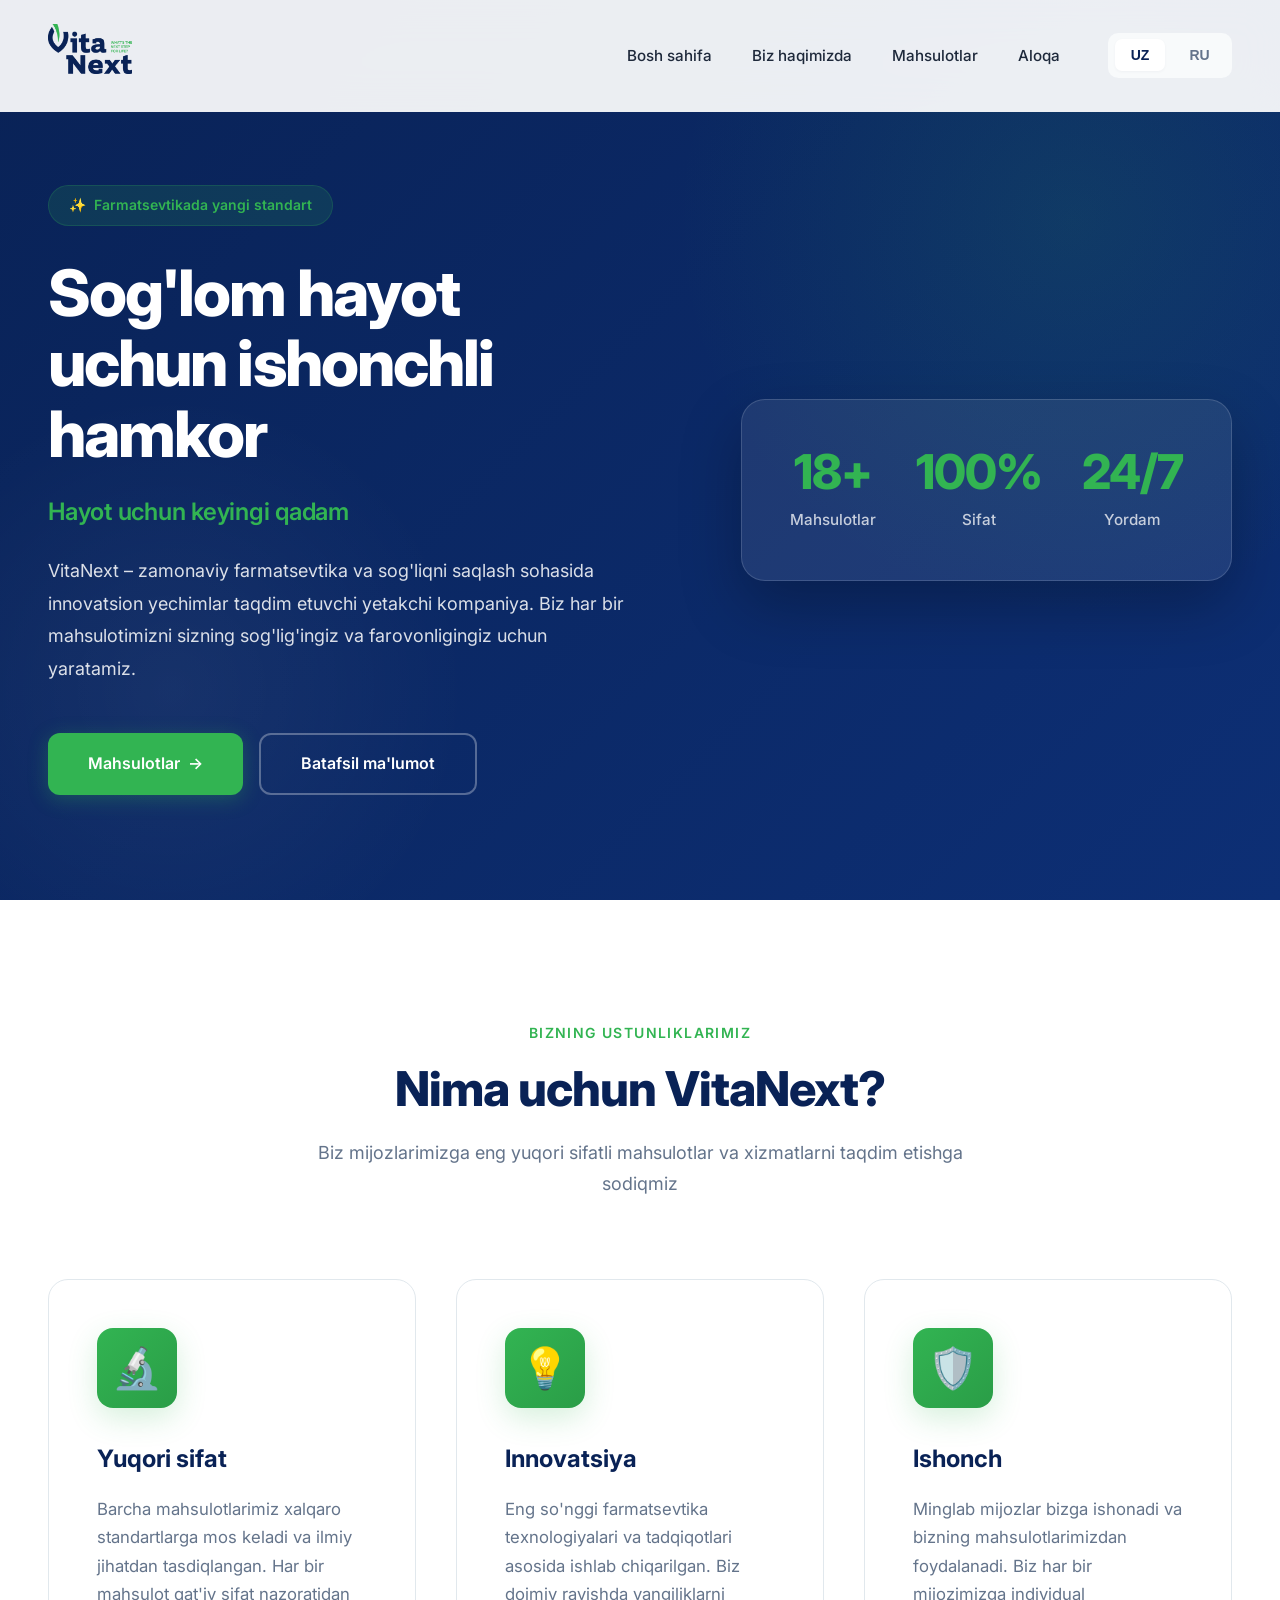
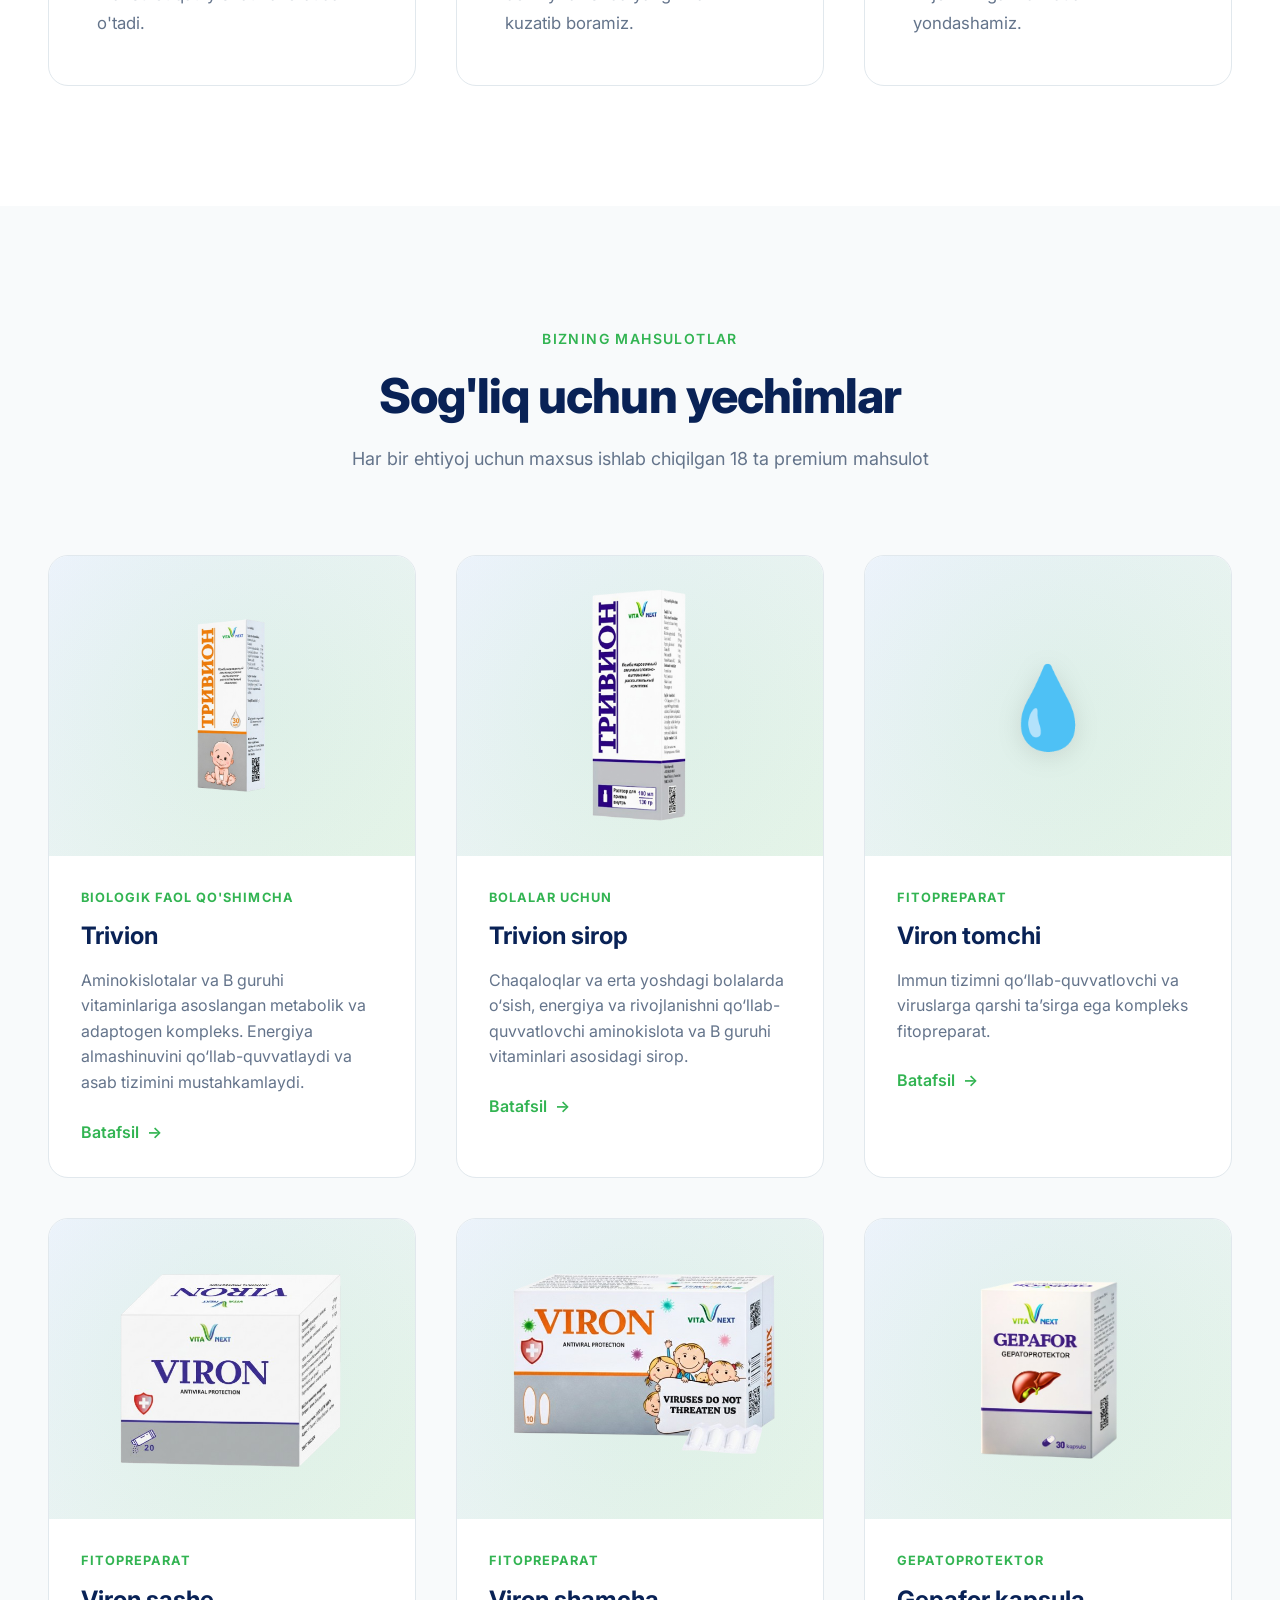
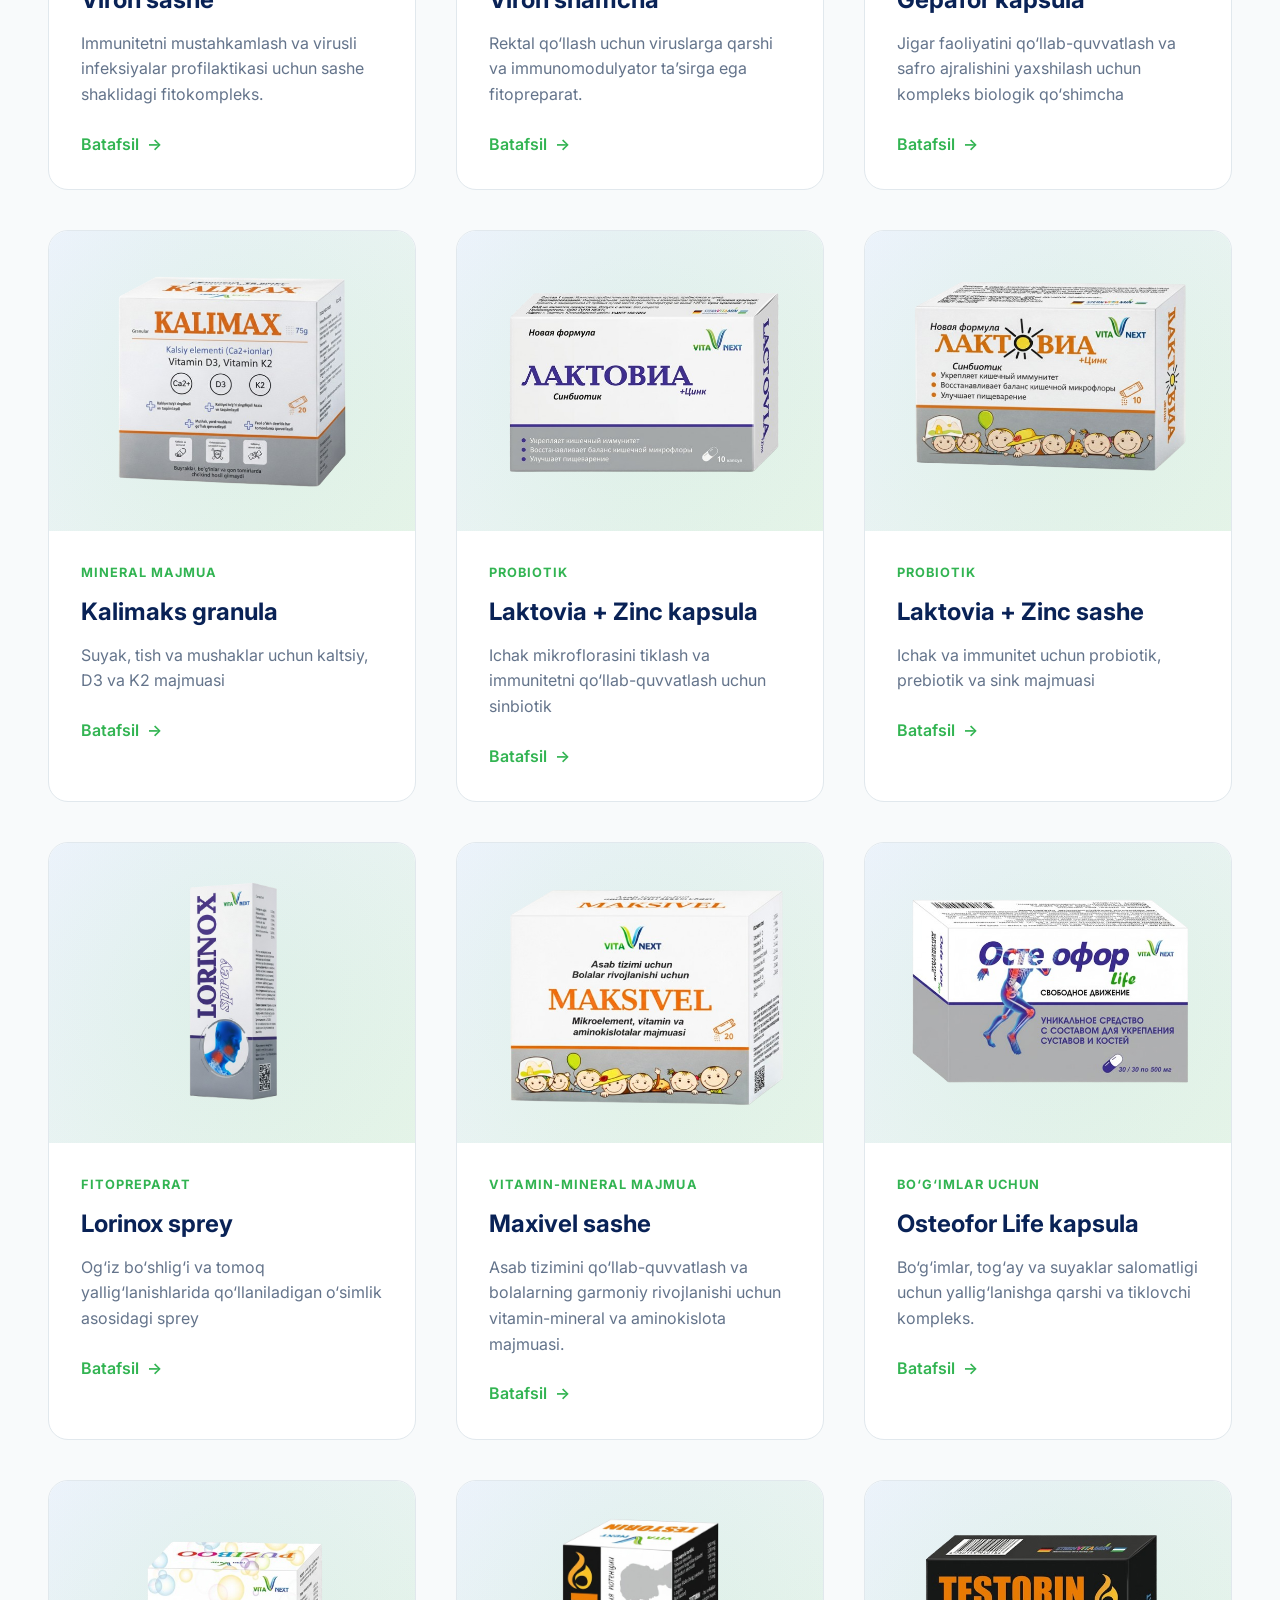
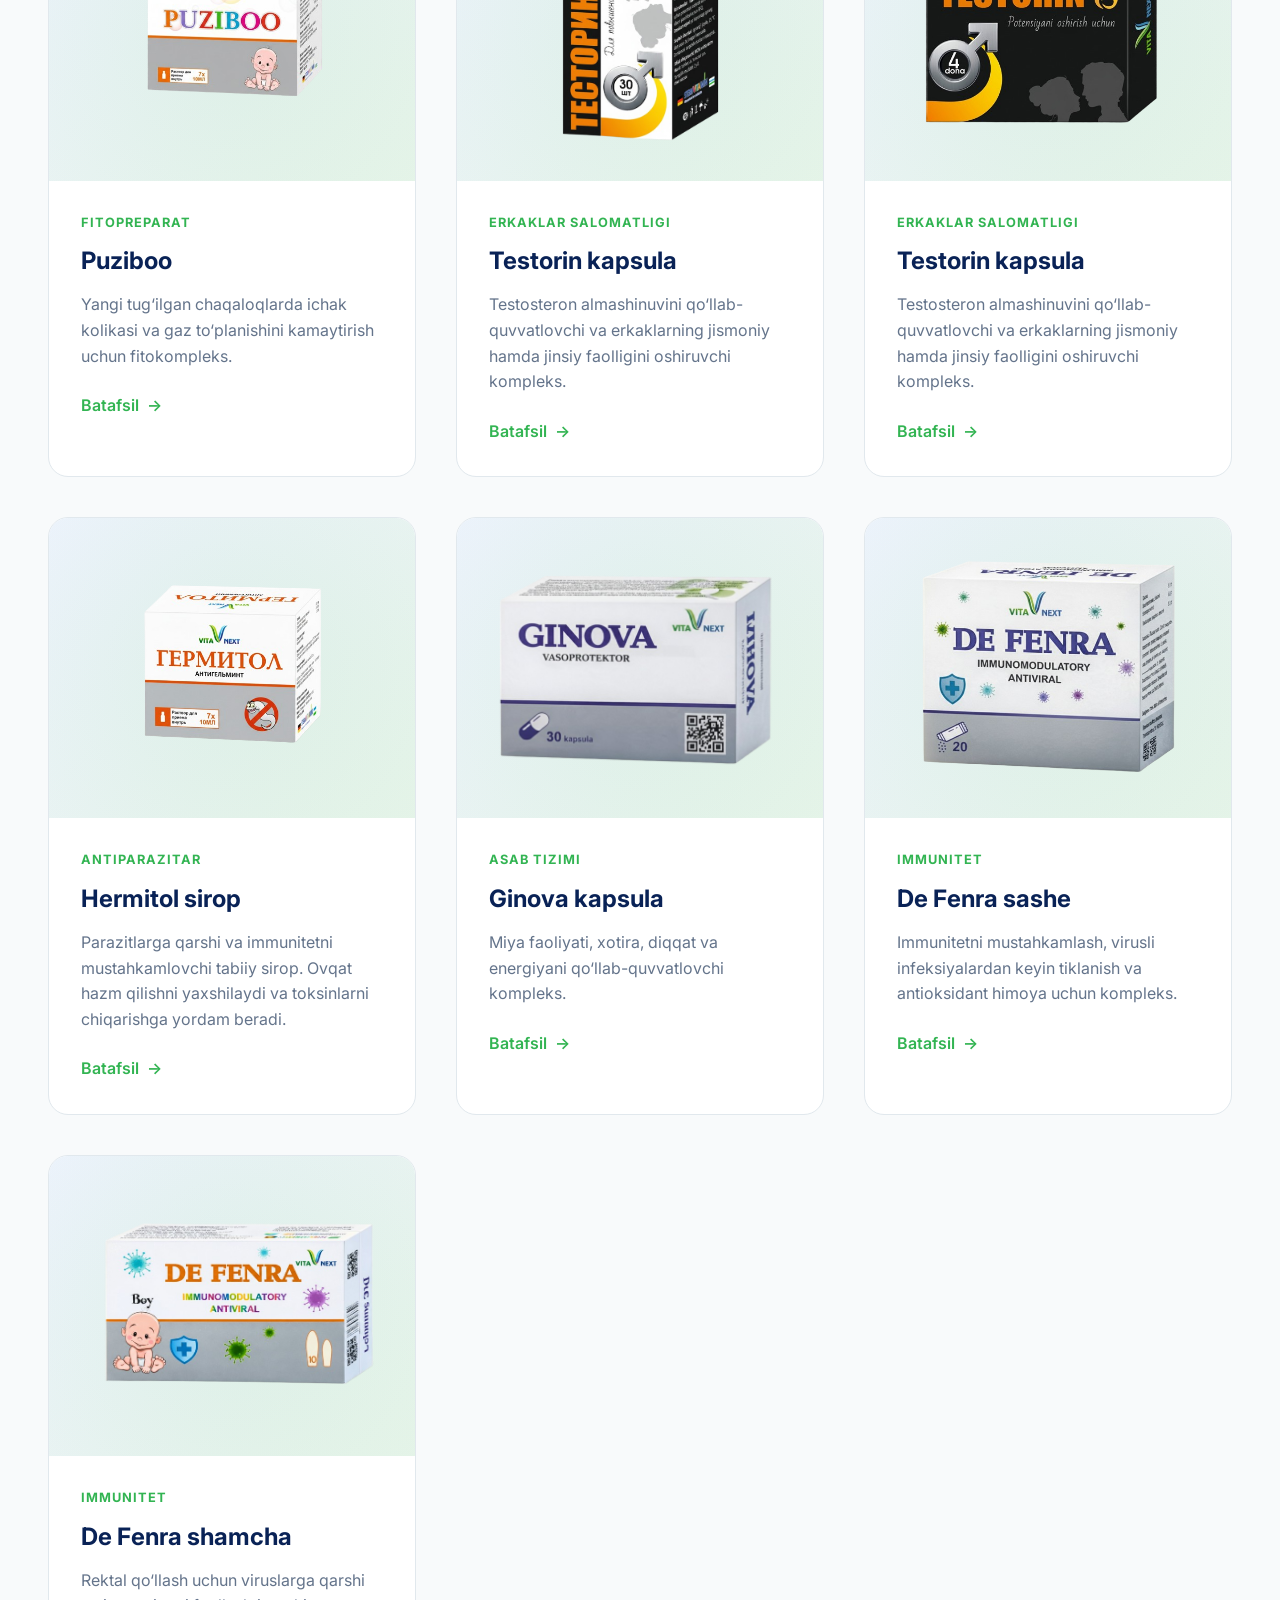
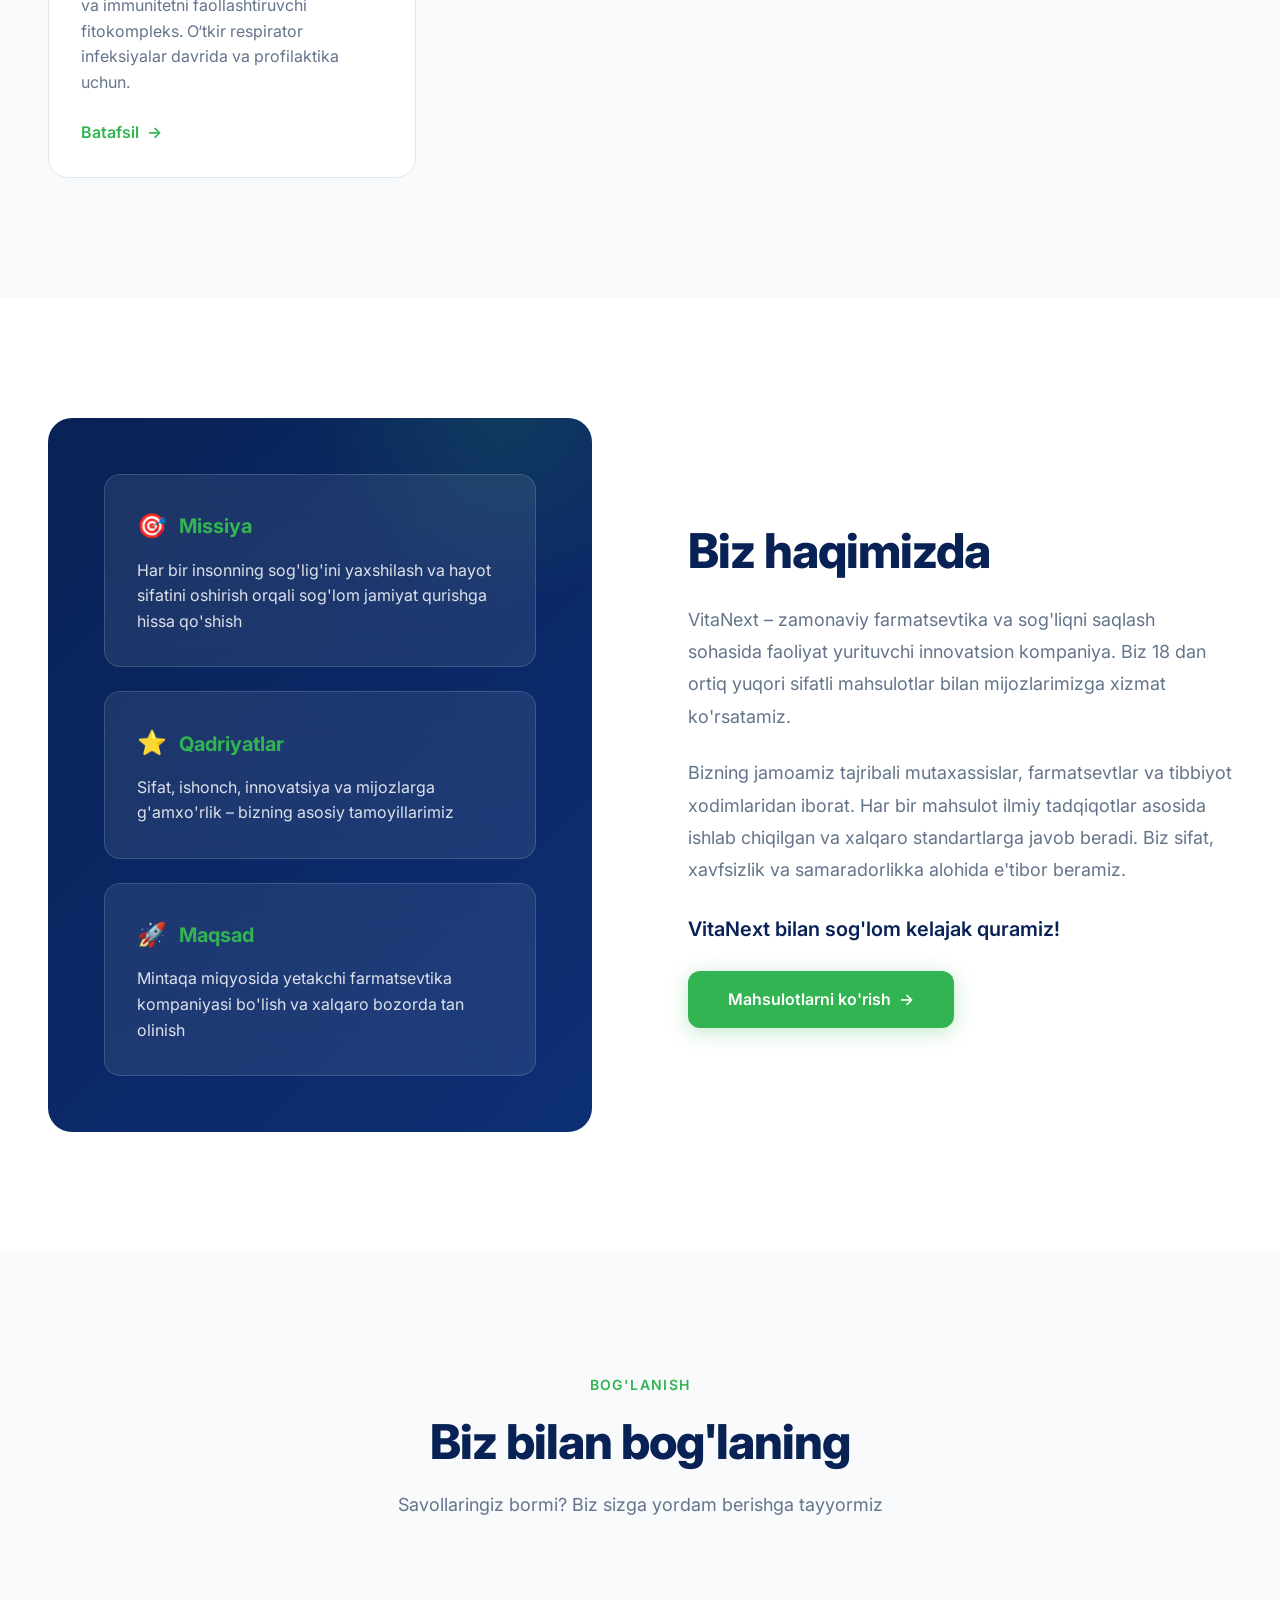
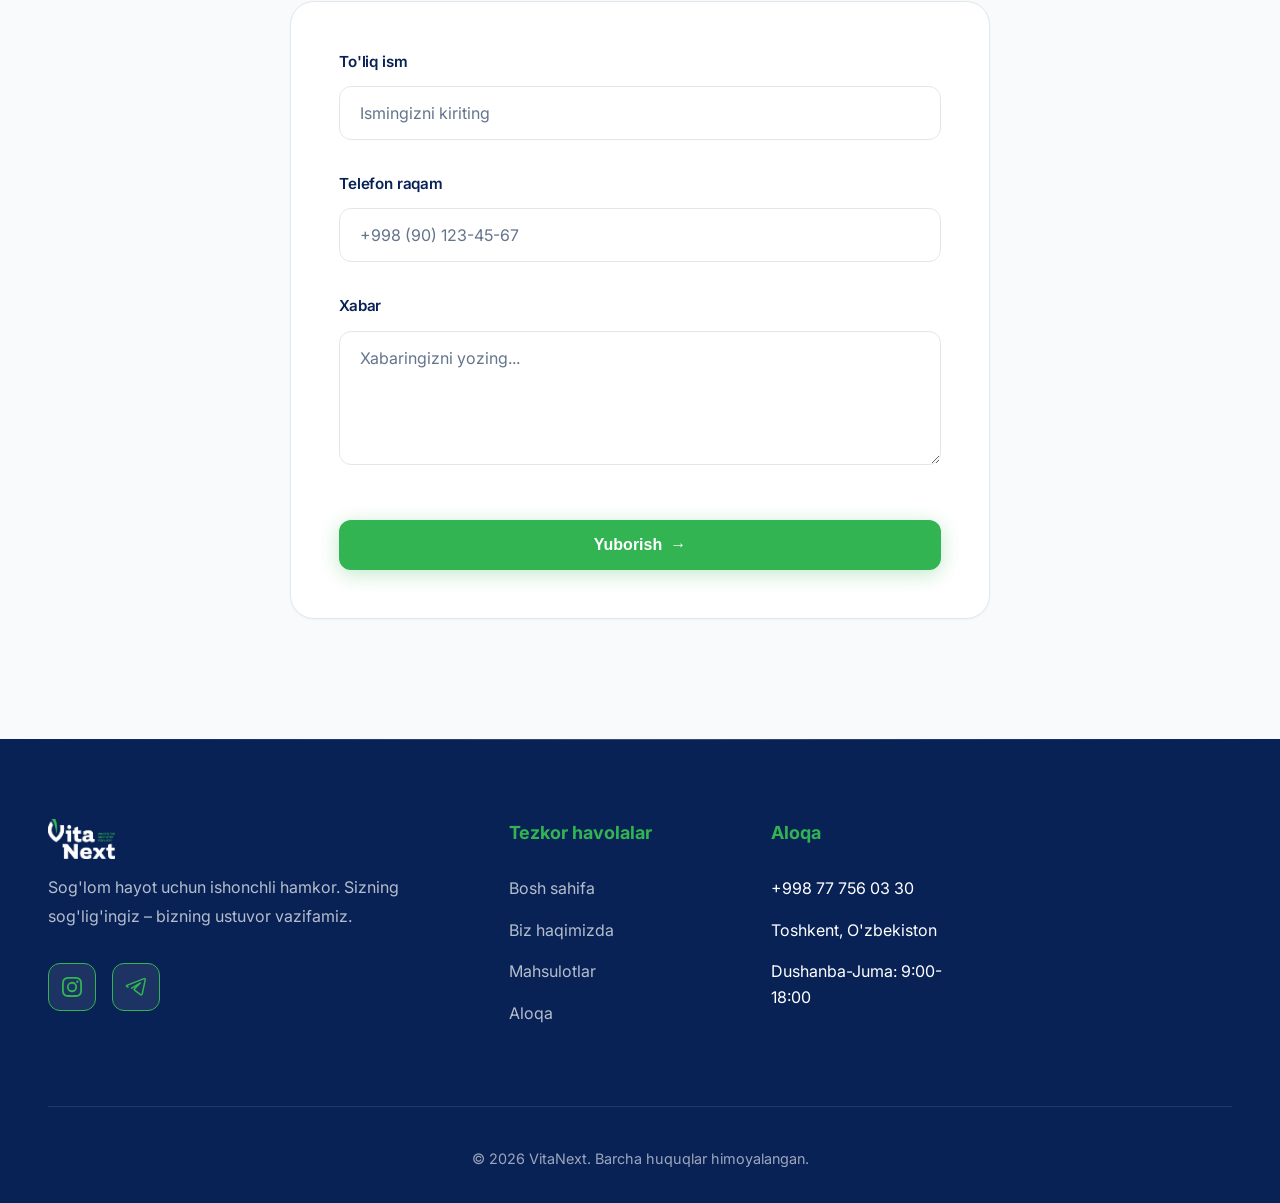
==== commit c1848872: "update" ====
--- a/index.html
+++ b/index.html
@@ -1,20 +1,24 @@
 <!DOCTYPE html>
 <html lang="uz">
+
 <head>
     <meta charset="UTF-8">
     <meta name="viewport" content="width=device-width, initial-scale=1.0">
     <title>VitaNext - Hayot uchun keyingi qadam</title>
+    <link rel="icon" type="image/svg+xml" href="assets/icons/fav.svg" />
     <link rel="preconnect" href="https://fonts.googleapis.com">
     <link rel="preconnect" href="https://fonts.gstatic.com" crossorigin>
-    <link href="https://fonts.googleapis.com/css2?family=Inter:wght@300;400;500;600;700;800&display=swap" rel="stylesheet">
+    <link href="https://fonts.googleapis.com/css2?family=Inter:wght@300;400;500;600;700;800&display=swap"
+        rel="stylesheet">
     <link rel="stylesheet" href="styles.css">
 </head>
+
 <body>
     <!-- Navigation -->
     <nav class="navbar" id="navbar">
         <div class="nav-container">
             <div class="logo">
-                <img src="assets/images/logo.png" alt="VitaNext Logo" class="logo-img">
+                <a href="index.html"><img src="assets/images/logo.png" alt="VitaNext Logo" class="logo-img"></a>
             </div>
             <div class="nav-menu" id="navMenu">
                 <ul class="nav-links">
@@ -42,11 +46,19 @@
             <div class="hero-content">
                 <div class="hero-badge">
                     <span>✨</span>
-                    <span data-uz="Farmatsevtikada yangi standart" data-ru="Новый стандарт в фармацевтике">Farmatsevtikada yangi standart</span>
-                </div>
-                <h1 class="hero-title" data-uz="Sog'lom hayot uchun ishonchli hamkor" data-ru="Надежный партнер для здоровой жизни">Sog'lom hayot uchun ishonchli hamkor</h1>
-                <p class="hero-slogan" data-uz="Hayot uchun keyingi qadam" data-ru="Следующий шаг для жизни">Hayot uchun keyingi qadam</p>
-                <p class="hero-description" data-uz="VitaNext – zamonaviy farmatsevtika va sog'liqni saqlash sohasida innovatsion yechimlar taqdim etuvchi yetakchi kompaniya. Biz har bir mahsulotimizni sizning sog'lig'ingiz va farovonligingiz uchun yaratamiz." data-ru="VitaNext – ведущая компания, предлагающая инновационные решения в области современной фармацевтики и здравоохранения. Мы создаем каждый продукт для вашего здоровья и благополучия.">VitaNext – zamonaviy farmatsevtika va sog'liqni saqlash sohasida innovatsion yechimlar taqdim etuvchi yetakchi kompaniya. Biz har bir mahsulotimizni sizning sog'lig'ingiz va farovonligingiz uchun yaratamiz.</p>
+                    <span data-uz="Farmatsevtikada yangi standart"
+                        data-ru="Новый стандарт в фармацевтике">Farmatsevtikada yangi standart</span>
+                </div>
+                <h1 class="hero-title" data-uz="Sog'lom hayot uchun ishonchli hamkor"
+                    data-ru="Надежный партнер для здоровой жизни">Sog'lom hayot uchun ishonchli hamkor</h1>
+                <p class="hero-slogan" data-uz="Hayot uchun keyingi qadam" data-ru="Следующий шаг для жизни">Hayot uchun
+                    keyingi qadam</p>
+                <p class="hero-description"
+                    data-uz="VitaNext – zamonaviy farmatsevtika va sog'liqni saqlash sohasida innovatsion yechimlar taqdim etuvchi yetakchi kompaniya. Biz har bir mahsulotimizni sizning sog'lig'ingiz va farovonligingiz uchun yaratamiz."
+                    data-ru="VitaNext – ведущая компания, предлагающая инновационные решения в области современной фармацевтики и здравоохранения. Мы создаем каждый продукт для вашего здоровья и благополучия.">
+                    VitaNext – zamonaviy farmatsevtika va sog'liqni saqlash sohasida innovatsion yechimlar taqdim
+                    etuvchi yetakchi kompaniya. Biz har bir mahsulotimizni sizning sog'lig'ingiz va farovonligingiz
+                    uchun yaratamiz.</p>
                 <div class="hero-cta">
                     <a href="#products" class="btn btn-primary">
                         <span data-uz="Mahsulotlar" data-ru="Продукты">Mahsulotlar</span>
@@ -82,25 +94,42 @@
     <section class="section section-light">
         <div class="container">
             <div class="section-header fade-in">
-                <div class="section-label" data-uz="Bizning ustunliklarimiz" data-ru="Наши преимущества">Bizning ustunliklarimiz</div>
-                <h2 class="section-title" data-uz="Nima uchun VitaNext?" data-ru="Почему VitaNext?">Nima uchun VitaNext?</h2>
-                <p class="section-description" data-uz="Biz mijozlarimizga eng yuqori sifatli mahsulotlar va xizmatlarni taqdim etishga sodiqmiz" data-ru="Мы стремимся предоставить нашим клиентам продукты и услуги высочайшего качества">Biz mijozlarimizga eng yuqori sifatli mahsulotlar va xizmatlarni taqdim etishga sodiqmiz</p>
+                <div class="section-label" data-uz="Bizning ustunliklarimiz" data-ru="Наши преимущества">Bizning
+                    ustunliklarimiz</div>
+                <h2 class="section-title" data-uz="Nima uchun VitaNext?" data-ru="Почему VitaNext?">Nima uchun VitaNext?
+                </h2>
+                <p class="section-description"
+                    data-uz="Biz mijozlarimizga eng yuqori sifatli mahsulotlar va xizmatlarni taqdim etishga sodiqmiz"
+                    data-ru="Мы стремимся предоставить нашим клиентам продукты и услуги высочайшего качества">Biz
+                    mijozlarimizga eng yuqori sifatli mahsulotlar va xizmatlarni taqdim etishga sodiqmiz</p>
             </div>
             <div class="advantages-grid">
                 <div class="advantage-card fade-in">
                     <div class="advantage-icon">🔬</div>
                     <h3 class="advantage-title" data-uz="Yuqori sifat" data-ru="Высокое качество">Yuqori sifat</h3>
-                    <p class="advantage-text" data-uz="Barcha mahsulotlarimiz xalqaro standartlarga mos keladi va ilmiy jihatdan tasdiqlangan. Har bir mahsulot qat'iy sifat nazoratidan o'tadi." data-ru="Все наши продукты соответствуют международным стандартам и научно подтверждены. Каждый продукт проходит строгий контроль качества.">Barcha mahsulotlarimiz xalqaro standartlarga mos keladi va ilmiy jihatdan tasdiqlangan. Har bir mahsulot qat'iy sifat nazoratidan o'tadi.</p>
+                    <p class="advantage-text"
+                        data-uz="Barcha mahsulotlarimiz xalqaro standartlarga mos keladi va ilmiy jihatdan tasdiqlangan. Har bir mahsulot qat'iy sifat nazoratidan o'tadi."
+                        data-ru="Все наши продукты соответствуют международным стандартам и научно подтверждены. Каждый продукт проходит строгий контроль качества.">
+                        Barcha mahsulotlarimiz xalqaro standartlarga mos keladi va ilmiy jihatdan tasdiqlangan. Har bir
+                        mahsulot qat'iy sifat nazoratidan o'tadi.</p>
                 </div>
                 <div class="advantage-card fade-in">
                     <div class="advantage-icon">💡</div>
                     <h3 class="advantage-title" data-uz="Innovatsiya" data-ru="Инновация">Innovatsiya</h3>
-                    <p class="advantage-text" data-uz="Eng so'nggi farmatsevtika texnologiyalari va tadqiqotlari asosida ishlab chiqarilgan. Biz doimiy ravishda yangiliklarni kuzatib boramiz." data-ru="Разработано на основе новейших фармацевтических технологий и исследований. Мы постоянно следим за инновациями.">Eng so'nggi farmatsevtika texnologiyalari va tadqiqotlari asosida ishlab chiqarilgan. Biz doimiy ravishda yangiliklarni kuzatib boramiz.</p>
+                    <p class="advantage-text"
+                        data-uz="Eng so'nggi farmatsevtika texnologiyalari va tadqiqotlari asosida ishlab chiqarilgan. Biz doimiy ravishda yangiliklarni kuzatib boramiz."
+                        data-ru="Разработано на основе новейших фармацевтических технологий и исследований. Мы постоянно следим за инновациями.">
+                        Eng so'nggi farmatsevtika texnologiyalari va tadqiqotlari asosida ishlab chiqarilgan. Biz doimiy
+                        ravishda yangiliklarni kuzatib boramiz.</p>
                 </div>
                 <div class="advantage-card fade-in">
                     <div class="advantage-icon">🛡️</div>
                     <h3 class="advantage-title" data-uz="Ishonch" data-ru="Доверие">Ishonch</h3>
-                    <p class="advantage-text" data-uz="Minglab mijozlar bizga ishonadi va bizning mahsulotlarimizdan foydalanadi. Biz har bir mijozimizga individual yondashamiz." data-ru="Тысячи клиентов доверяют нам и используют наши продукты. Мы применяем индивидуальный подход к каждому клиенту.">Minglab mijozlar bizga ishonadi va bizning mahsulotlarimizdan foydalanadi. Biz har bir mijozimizga individual yondashamiz.</p>
+                    <p class="advantage-text"
+                        data-uz="Minglab mijozlar bizga ishonadi va bizning mahsulotlarimizdan foydalanadi. Biz har bir mijozimizga individual yondashamiz."
+                        data-ru="Тысячи клиентов доверяют нам и используют наши продукты. Мы применяем индивидуальный подход к каждому клиенту.">
+                        Minglab mijozlar bizga ishonadi va bizning mahsulotlarimizdan foydalanadi. Biz har bir
+                        mijozimizga individual yondashamiz.</p>
                 </div>
             </div>
         </div>
@@ -110,9 +139,14 @@
     <section class="section section-gray" id="products">
         <div class="container">
             <div class="section-header fade-in">
-                <div class="section-label" data-uz="Bizning mahsulotlar" data-ru="Наши продукты">Bizning mahsulotlar</div>
-                <h2 class="section-title" data-uz="Sog'liq uchun yechimlar" data-ru="Решения для здоровья">Sog'liq uchun yechimlar</h2>
-                <p class="section-description" data-uz="Har bir ehtiyoj uchun maxsus ishlab chiqilgan 18 ta premium mahsulot" data-ru="18 премиальных продуктов, специально разработанных для каждой потребности">Har bir ehtiyoj uchun maxsus ishlab chiqilgan 18 ta premium mahsulot</p>
+                <div class="section-label" data-uz="Bizning mahsulotlar" data-ru="Наши продукты">Bizning mahsulotlar
+                </div>
+                <h2 class="section-title" data-uz="Sog'liq uchun yechimlar" data-ru="Решения для здоровья">Sog'liq uchun
+                    yechimlar</h2>
+                <p class="section-description"
+                    data-uz="Har bir ehtiyoj uchun maxsus ishlab chiqilgan 18 ta premium mahsulot"
+                    data-ru="18 премиальных продуктов, специально разработанных для каждой потребности">Har bir ehtiyoj
+                    uchun maxsus ishlab chiqilgan 18 ta premium mahsulot</p>
             </div>
             <div class="products-grid" id="productsGrid"></div>
         </div>
@@ -129,29 +163,50 @@
                                 <span class="value-icon">🎯</span>
                                 <span data-uz="Missiya" data-ru="Миссия">Missiya</span>
                             </h4>
-                            <p class="value-text" data-uz="Har bir insonning sog'lig'ini yaxshilash va hayot sifatini oshirish orqali sog'lom jamiyat qurishga hissa qo'shish" data-ru="Содействовать созданию здорового общества путем улучшения здоровья каждого человека и повышения качества жизни">Har bir insonning sog'lig'ini yaxshilash va hayot sifatini oshirish orqali sog'lom jamiyat qurishga hissa qo'shish</p>
+                            <p class="value-text"
+                                data-uz="Har bir insonning sog'lig'ini yaxshilash va hayot sifatini oshirish orqali sog'lom jamiyat qurishga hissa qo'shish"
+                                data-ru="Содействовать созданию здорового общества путем улучшения здоровья каждого человека и повышения качества жизни">
+                                Har bir insonning sog'lig'ini yaxshilash va hayot sifatini oshirish orqali sog'lom
+                                jamiyat qurishga hissa qo'shish</p>
                         </div>
                         <div class="value-item">
                             <h4 class="value-title">
                                 <span class="value-icon">⭐</span>
                                 <span data-uz="Qadriyatlar" data-ru="Ценности">Qadriyatlar</span>
                             </h4>
-                            <p class="value-text" data-uz="Sifat, ishonch, innovatsiya va mijozlarga g'amxo'rlik – bizning asosiy tamoyillarimiz" data-ru="Качество, доверие, инновации и забота о клиентах – наши основные принципы">Sifat, ishonch, innovatsiya va mijozlarga g'amxo'rlik – bizning asosiy tamoyillarimiz</p>
+                            <p class="value-text"
+                                data-uz="Sifat, ishonch, innovatsiya va mijozlarga g'amxo'rlik – bizning asosiy tamoyillarimiz"
+                                data-ru="Качество, доверие, инновации и забота о клиентах – наши основные принципы">
+                                Sifat, ishonch, innovatsiya va mijozlarga g'amxo'rlik – bizning asosiy tamoyillarimiz
+                            </p>
                         </div>
                         <div class="value-item">
                             <h4 class="value-title">
                                 <span class="value-icon">🚀</span>
                                 <span data-uz="Maqsad" data-ru="Цель">Maqsad</span>
                             </h4>
-                            <p class="value-text" data-uz="Mintaqa miqyosida yetakchi farmatsevtika kompaniyasi bo'lish va xalqaro bozorda tan olinish" data-ru="Стать ведущей фармацевтической компанией в регионе и получить признание на международном рынке">Mintaqa miqyosida yetakchi farmatsevtika kompaniyasi bo'lish va xalqaro bozorda tan olinish</p>
+                            <p class="value-text"
+                                data-uz="Mintaqa miqyosida yetakchi farmatsevtika kompaniyasi bo'lish va xalqaro bozorda tan olinish"
+                                data-ru="Стать ведущей фармацевтической компанией в регионе и получить признание на международном рынке">
+                                Mintaqa miqyosida yetakchi farmatsevtika kompaniyasi bo'lish va xalqaro bozorda tan
+                                olinish</p>
                         </div>
                     </div>
                 </div>
                 <div class="about-content fade-in">
                     <h2 data-uz="Biz haqimizda" data-ru="О нас">Biz haqimizda</h2>
-                    <p data-uz="VitaNext – zamonaviy farmatsevtika va sog'liqni saqlash sohasida faoliyat yurituvchi innovatsion kompaniya. Biz 18 dan ortiq yuqori sifatli mahsulotlar bilan mijozlarimizga xizmat ko'rsatamiz." data-ru="VitaNext – инновационная компания, работающая в области современной фармацевтики и здравоохранения. Мы обслуживаем наших клиентов более чем 18 высококачественными продуктами.">VitaNext – zamonaviy farmatsevtika va sog'liqni saqlash sohasida faoliyat yurituvchi innovatsion kompaniya. Biz 18 dan ortiq yuqori sifatli mahsulotlar bilan mijozlarimizga xizmat ko'rsatamiz.</p>
-                    <p data-uz="Bizning jamoamiz tajribali mutaxassislar, farmatsevtlar va tibbiyot xodimlaridan iborat. Har bir mahsulot ilmiy tadqiqotlar asosida ishlab chiqilgan va xalqaro standartlarga javob beradi. Biz sifat, xavfsizlik va samaradorlikka alohida e'tibor beramiz." data-ru="Наша команда состоит из опытных специалистов, фармацевтов и медицинских работников. Каждый продукт разработан на основе научных исследований и соответствует международным стандартам. Мы уделяем особое внимание качеству, безопасности и эффективности.">Bizning jamoamiz tajribali mutaxassislar, farmatsevtlar va tibbiyot xodimlaridan iborat. Har bir mahsulot ilmiy tadqiqotlar asosida ishlab chiqilgan va xalqaro standartlarga javob beradi. Biz sifat, xavfsizlik va samaradorlikka alohida e'tibor beramiz.</p>
-                    <p data-uz="VitaNext bilan sog'lom kelajak quramiz!" data-ru="Создаем здоровое будущее с VitaNext!">VitaNext bilan sog'lom kelajak quramiz!</p>
+                    <p data-uz="VitaNext – zamonaviy farmatsevtika va sog'liqni saqlash sohasida faoliyat yurituvchi innovatsion kompaniya. Biz 18 dan ortiq yuqori sifatli mahsulotlar bilan mijozlarimizga xizmat ko'rsatamiz."
+                        data-ru="VitaNext – инновационная компания, работающая в области современной фармацевтики и здравоохранения. Мы обслуживаем наших клиентов более чем 18 высококачественными продуктами.">
+                        VitaNext – zamonaviy farmatsevtika va sog'liqni saqlash sohasida faoliyat yurituvchi innovatsion
+                        kompaniya. Biz 18 dan ortiq yuqori sifatli mahsulotlar bilan mijozlarimizga xizmat ko'rsatamiz.
+                    </p>
+                    <p data-uz="Bizning jamoamiz tajribali mutaxassislar, farmatsevtlar va tibbiyot xodimlaridan iborat. Har bir mahsulot ilmiy tadqiqotlar asosida ishlab chiqilgan va xalqaro standartlarga javob beradi. Biz sifat, xavfsizlik va samaradorlikka alohida e'tibor beramiz."
+                        data-ru="Наша команда состоит из опытных специалистов, фармацевтов и медицинских работников. Каждый продукт разработан на основе научных исследований и соответствует международным стандартам. Мы уделяем особое внимание качеству, безопасности и эффективности.">
+                        Bizning jamoamiz tajribali mutaxassislar, farmatsevtlar va tibbiyot xodimlaridan iborat. Har bir
+                        mahsulot ilmiy tadqiqotlar asosida ishlab chiqilgan va xalqaro standartlarga javob beradi. Biz
+                        sifat, xavfsizlik va samaradorlikka alohida e'tibor beramiz.</p>
+                    <p data-uz="VitaNext bilan sog'lom kelajak quramiz!" data-ru="Создаем здоровое будущее с VitaNext!">
+                        VitaNext bilan sog'lom kelajak quramiz!</p>
                     <a href="#products" class="btn btn-primary">
                         <span data-uz="Mahsulotlarni ko'rish" data-ru="Посмотреть продукты">Mahsulotlarni ko'rish</span>
                         <span>→</span>
@@ -166,46 +221,31 @@
         <div class="container">
             <div class="section-header fade-in">
                 <div class="section-label" data-uz="Bog'lanish" data-ru="Связаться">Bog'lanish</div>
-                <h2 class="section-title" data-uz="Biz bilan bog'laning" data-ru="Свяжитесь с нами">Biz bilan bog'laning</h2>
-                <p class="section-description" data-uz="Savollaringiz bormi? Biz sizga yordam berishga tayyormiz" data-ru="Есть вопросы? Мы готовы вам помочь">Savollaringiz bormi? Biz sizga yordam berishga tayyormiz</p>
+                <h2 class="section-title" data-uz="Biz bilan bog'laning" data-ru="Свяжитесь с нами">Biz bilan bog'laning
+                </h2>
+                <p class="section-description" data-uz="Savollaringiz bormi? Biz sizga yordam berishga tayyormiz"
+                    data-ru="Есть вопросы? Мы готовы вам помочь">Savollaringiz bormi? Biz sizga yordam berishga
+                    tayyormiz</p>
             </div>
             <div class="contact-form-container fade-in">
                 <form class="contact-form" id="contactForm">
                     <div class="form-group">
                         <label for="fullName" data-uz="To'liq ism" data-ru="Полное имя">To'liq ism</label>
-                        <input 
-                            type="text" 
-                            id="fullName" 
-                            name="fullName" 
-                            required
-                            data-uz-placeholder="Ismingizni kiriting"
-                            data-ru-placeholder="Введите ваше имя"
-                            placeholder="Ismingizni kiriting"
-                        >
+                        <input type="text" id="fullName" name="fullName" required
+                            data-uz-placeholder="Ismingizni kiriting" data-ru-placeholder="Введите ваше имя"
+                            placeholder="Ismingizni kiriting">
                     </div>
                     <div class="form-group">
                         <label for="phone" data-uz="Telefon raqam" data-ru="Номер телефона">Telefon raqam</label>
-                        <input 
-                            type="tel" 
-                            id="phone" 
-                            name="phone" 
-                            required
-                            data-uz-placeholder="+998 (90) 123-45-67"
-                            data-ru-placeholder="+998 (90) 123-45-67"
-                            placeholder="+998 (90) 123-45-67"
-                            inputmode="numeric"
-                        >
+                        <input type="tel" id="phone" name="phone" required data-uz-placeholder="+998 (90) 123-45-67"
+                            data-ru-placeholder="+998 (90) 123-45-67" placeholder="+998 (90) 123-45-67"
+                            inputmode="numeric">
                     </div>
                     <div class="form-group">
                         <label for="message" data-uz="Xabar" data-ru="Сообщение">Xabar</label>
-                        <textarea 
-                            id="message" 
-                            name="message" 
-                            rows="5"
-                            data-uz-placeholder="Xabaringizni yozing..."
+                        <textarea id="message" name="message" rows="5" data-uz-placeholder="Xabaringizni yozing..."
                             data-ru-placeholder="Напишите ваше сообщение..."
-                            placeholder="Xabaringizni yozing..."
-                        ></textarea>
+                            placeholder="Xabaringizni yozing..."></textarea>
                     </div>
                     <button type="submit" class="btn btn-primary btn-submit">
                         <span data-uz="Yuborish" data-ru="Отправить">Yuborish</span>
@@ -221,16 +261,24 @@
         <div class="footer-grid">
             <div class="footer-brand">
                 <h1><img src="assets/images/logoWhite.png" alt="VitaNext Logo" class="logo-img-footer"></h1>
-                <p data-uz="Sog'lom hayot uchun ishonchli hamkor. Sizning sog'lig'ingiz – bizning ustuvor vazifamiz." data-ru="Надежный партнер для здоровой жизни. Ваше здоровье – наш приоритет.">Sog'lom hayot uchun ishonchli hamkor. Sizning sog'lig'ingiz – bizning ustuvor vazifamiz.</p>
+                <p data-uz="Sog'lom hayot uchun ishonchli hamkor. Sizning sog'lig'ingiz – bizning ustuvor vazifamiz."
+                    data-ru="Надежный партнер для здоровой жизни. Ваше здоровье – наш приоритет.">Sog'lom hayot uchun
+                    ishonchli hamkor. Sizning sog'lig'ingiz – bizning ustuvor vazifamiz.</p>
                 <div class="social-links">
-                    <a href="#" class="social-link" aria-label="Instagram">
-                        <svg xmlns="http://www.w3.org/2000/svg" viewBox="0 0 24 24" width="24" height="24" class="social-icon">
-                            <path d="M17.34,5.46h0a1.2,1.2,0,1,0,1.2,1.2A1.2,1.2,0,0,0,17.34,5.46Zm4.6,2.42a7.59,7.59,0,0,0-.46-2.43,4.94,4.94,0,0,0-1.16-1.77,4.7,4.7,0,0,0-1.77-1.15,7.3,7.3,0,0,0-2.43-.47C15.06,2,14.72,2,12,2s-3.06,0-4.12.06a7.3,7.3,0,0,0-2.43.47A4.78,4.78,0,0,0,3.68,3.68,4.7,4.7,0,0,0,2.53,5.45a7.3,7.3,0,0,0-.47,2.43C2,8.94,2,9.28,2,12s0,3.06.06,4.12a7.3,7.3,0,0,0,.47,2.43,4.7,4.7,0,0,0,1.15,1.77,4.78,4.78,0,0,0,1.77,1.15,7.3,7.3,0,0,0,2.43.47C8.94,22,9.28,22,12,22s3.06,0,4.12-.06a7.3,7.3,0,0,0,2.43-.47,4.7,4.7,0,0,0,1.77-1.15,4.85,4.85,0,0,0,1.16-1.77,7.59,7.59,0,0,0,.46-2.43c0-1.06.06-1.4.06-4.12S22,8.94,21.94,7.88ZM20.14,16a5.61,5.61,0,0,1-.34,1.86,3.06,3.06,0,0,1-.75,1.15,3.19,3.19,0,0,1-1.15.75,5.61,5.61,0,0,1-1.86.34c-1,.05-1.37.06-4,.06s-3,0-4-.06A5.73,5.73,0,0,1,6.1,19.8,3.27,3.27,0,0,1,5,19.05a3,3,0,0,1-.74-1.15A5.54,5.54,0,0,1,3.86,16c0-1-.06-1.37-.06-4s0-3,.06-4A5.54,5.54,0,0,1,4.21,6.1,3,3,0,0,1,5,5,3.14,3.14,0,0,1,6.1,4.2,5.73,5.73,0,0,1,8,3.86c1,0,1.37-.06,4-.06s3,0,4,.06a5.61,5.61,0,0,1,1.86.34A3.06,3.06,0,0,1,19.05,5,3.06,3.06,0,0,1,19.8,6.1,5.61,5.61,0,0,1,20.14,8c.05,1,.06,1.37.06,4S20.19,15,20.14,16ZM12,6.87A5.13,5.13,0,1,0,17.14,12,5.12,5.12,0,0,0,12,6.87Zm0,8.46A3.33,3.33,0,1,1,15.33,12,3.33,3.33,0,0,1,12,15.33Z" fill="currentColor"/>
+                    <a href="https://www.instagram.com/vita.next/" class="social-link" aria-label="Instagram">
+                        <svg xmlns="http://www.w3.org/2000/svg" viewBox="0 0 24 24" width="24" height="24"
+                            class="social-icon">
+                            <path
+                                d="M17.34,5.46h0a1.2,1.2,0,1,0,1.2,1.2A1.2,1.2,0,0,0,17.34,5.46Zm4.6,2.42a7.59,7.59,0,0,0-.46-2.43,4.94,4.94,0,0,0-1.16-1.77,4.7,4.7,0,0,0-1.77-1.15,7.3,7.3,0,0,0-2.43-.47C15.06,2,14.72,2,12,2s-3.06,0-4.12.06a7.3,7.3,0,0,0-2.43.47A4.78,4.78,0,0,0,3.68,3.68,4.7,4.7,0,0,0,2.53,5.45a7.3,7.3,0,0,0-.47,2.43C2,8.94,2,9.28,2,12s0,3.06.06,4.12a7.3,7.3,0,0,0,.47,2.43,4.7,4.7,0,0,0,1.15,1.77,4.78,4.78,0,0,0,1.77,1.15,7.3,7.3,0,0,0,2.43.47C8.94,22,9.28,22,12,22s3.06,0,4.12-.06a7.3,7.3,0,0,0,2.43-.47,4.7,4.7,0,0,0,1.77-1.15,4.85,4.85,0,0,0,1.16-1.77,7.59,7.59,0,0,0,.46-2.43c0-1.06.06-1.4.06-4.12S22,8.94,21.94,7.88ZM20.14,16a5.61,5.61,0,0,1-.34,1.86,3.06,3.06,0,0,1-.75,1.15,3.19,3.19,0,0,1-1.15.75,5.61,5.61,0,0,1-1.86.34c-1,.05-1.37.06-4,.06s-3,0-4-.06A5.73,5.73,0,0,1,6.1,19.8,3.27,3.27,0,0,1,5,19.05a3,3,0,0,1-.74-1.15A5.54,5.54,0,0,1,3.86,16c0-1-.06-1.37-.06-4s0-3,.06-4A5.54,5.54,0,0,1,4.21,6.1,3,3,0,0,1,5,5,3.14,3.14,0,0,1,6.1,4.2,5.73,5.73,0,0,1,8,3.86c1,0,1.37-.06,4-.06s3,0,4,.06a5.61,5.61,0,0,1,1.86.34A3.06,3.06,0,0,1,19.05,5,3.06,3.06,0,0,1,19.8,6.1,5.61,5.61,0,0,1,20.14,8c.05,1,.06,1.37.06,4S20.19,15,20.14,16ZM12,6.87A5.13,5.13,0,1,0,17.14,12,5.12,5.12,0,0,0,12,6.87Zm0,8.46A3.33,3.33,0,1,1,15.33,12,3.33,3.33,0,0,1,12,15.33Z"
+                                fill="currentColor" />
                         </svg>
                     </a>
                     <a href="#" class="social-link" aria-label="Telegram">
-                        <svg xmlns="http://www.w3.org/2000/svg" viewBox="0 0 32 32" width="24" height="24" class="social-icon">
-                            <path d="M28.59 4.29a2.23 2.23 0 0 0-2.27-.36L3.41 13.1a1.83 1.83 0 0 0 0 3.38l1.48.61a1 1 0 0 0 1.31-.53 1 1 0 0 0-.54-1.31l-1.1-.45 22.51-9a.22.22 0 0 1 .23 0 .24.24 0 0 1 .08.23l-4.11 19.18a.4.4 0 0 1-.26.3.39.39 0 0 1-.39-.06l-8-6.24 7.83-7.91a1 1 0 0 0-1.22-1.56l-11.48 6.8a1 1 0 1 0 1 1.72l4.83-2.85-2.35 2.39a2 2 0 0 0 .2 3.08l8 6.15a2.4 2.4 0 0 0 1.47.5 2.47 2.47 0 0 0 .83-.15 2.37 2.37 0 0 0 1.52-1.75l4.08-19.16a2.23 2.23 0 0 0-.74-2.18Z" fill="currentColor"/>
+                        <svg xmlns="http://www.w3.org/2000/svg" viewBox="0 0 32 32" width="24" height="24"
+                            class="social-icon">
+                            <path
+                                d="M28.59 4.29a2.23 2.23 0 0 0-2.27-.36L3.41 13.1a1.83 1.83 0 0 0 0 3.38l1.48.61a1 1 0 0 0 1.31-.53 1 1 0 0 0-.54-1.31l-1.1-.45 22.51-9a.22.22 0 0 1 .23 0 .24.24 0 0 1 .08.23l-4.11 19.18a.4.4 0 0 1-.26.3.39.39 0 0 1-.39-.06l-8-6.24 7.83-7.91a1 1 0 0 0-1.22-1.56l-11.48 6.8a1 1 0 1 0 1 1.72l4.83-2.85-2.35 2.39a2 2 0 0 0 .2 3.08l8 6.15a2.4 2.4 0 0 0 1.47.5 2.47 2.47 0 0 0 .83-.15 2.37 2.37 0 0 0 1.52-1.75l4.08-19.16a2.23 2.23 0 0 0-.74-2.18Z"
+                                fill="currentColor" />
                         </svg>
                     </a>
                 </div>
@@ -256,15 +304,16 @@
             <div class="footer-section">
                 <h4 data-uz="Aloqa" data-ru="Контакты">Aloqa</h4>
                 <ul class="footer-links">
-                    <li>+998 (90) 123-45-67</li>
-                    <li>info@vitanext.uz</li>
+                    <li>+998 77 756 03 30</li>
+                    <!-- <li>info@vitanext.uz</li> -->
                     <li data-uz="Toshkent, O'zbekiston" data-ru="Ташкент, Узбекистан">Toshkent, O'zbekiston</li>
                     <li data-uz="Dushanba-Juma: 9:00-18:00" data-ru="Пн-Пт: 9:00-18:00">Dushanba-Juma: 9:00-18:00</li>
                 </ul>
             </div>
         </div>
         <div class="footer-bottom">
-            <p>&copy; 2026 VitaNext. <span data-uz="Barcha huquqlar himoyalangan." data-ru="Все права защищены.">Barcha huquqlar himoyalangan.</span></p>
+            <p>&copy; 2026 VitaNext. <span data-uz="Barcha huquqlar himoyalangan." data-ru="Все права защищены.">Barcha
+                    huquqlar himoyalangan.</span></p>
         </div>
     </footer>
 
@@ -283,4 +332,5 @@
     <script src="products.js"></script>
     <script src="script.js"></script>
 </body>
-</html>
+
+</html>
